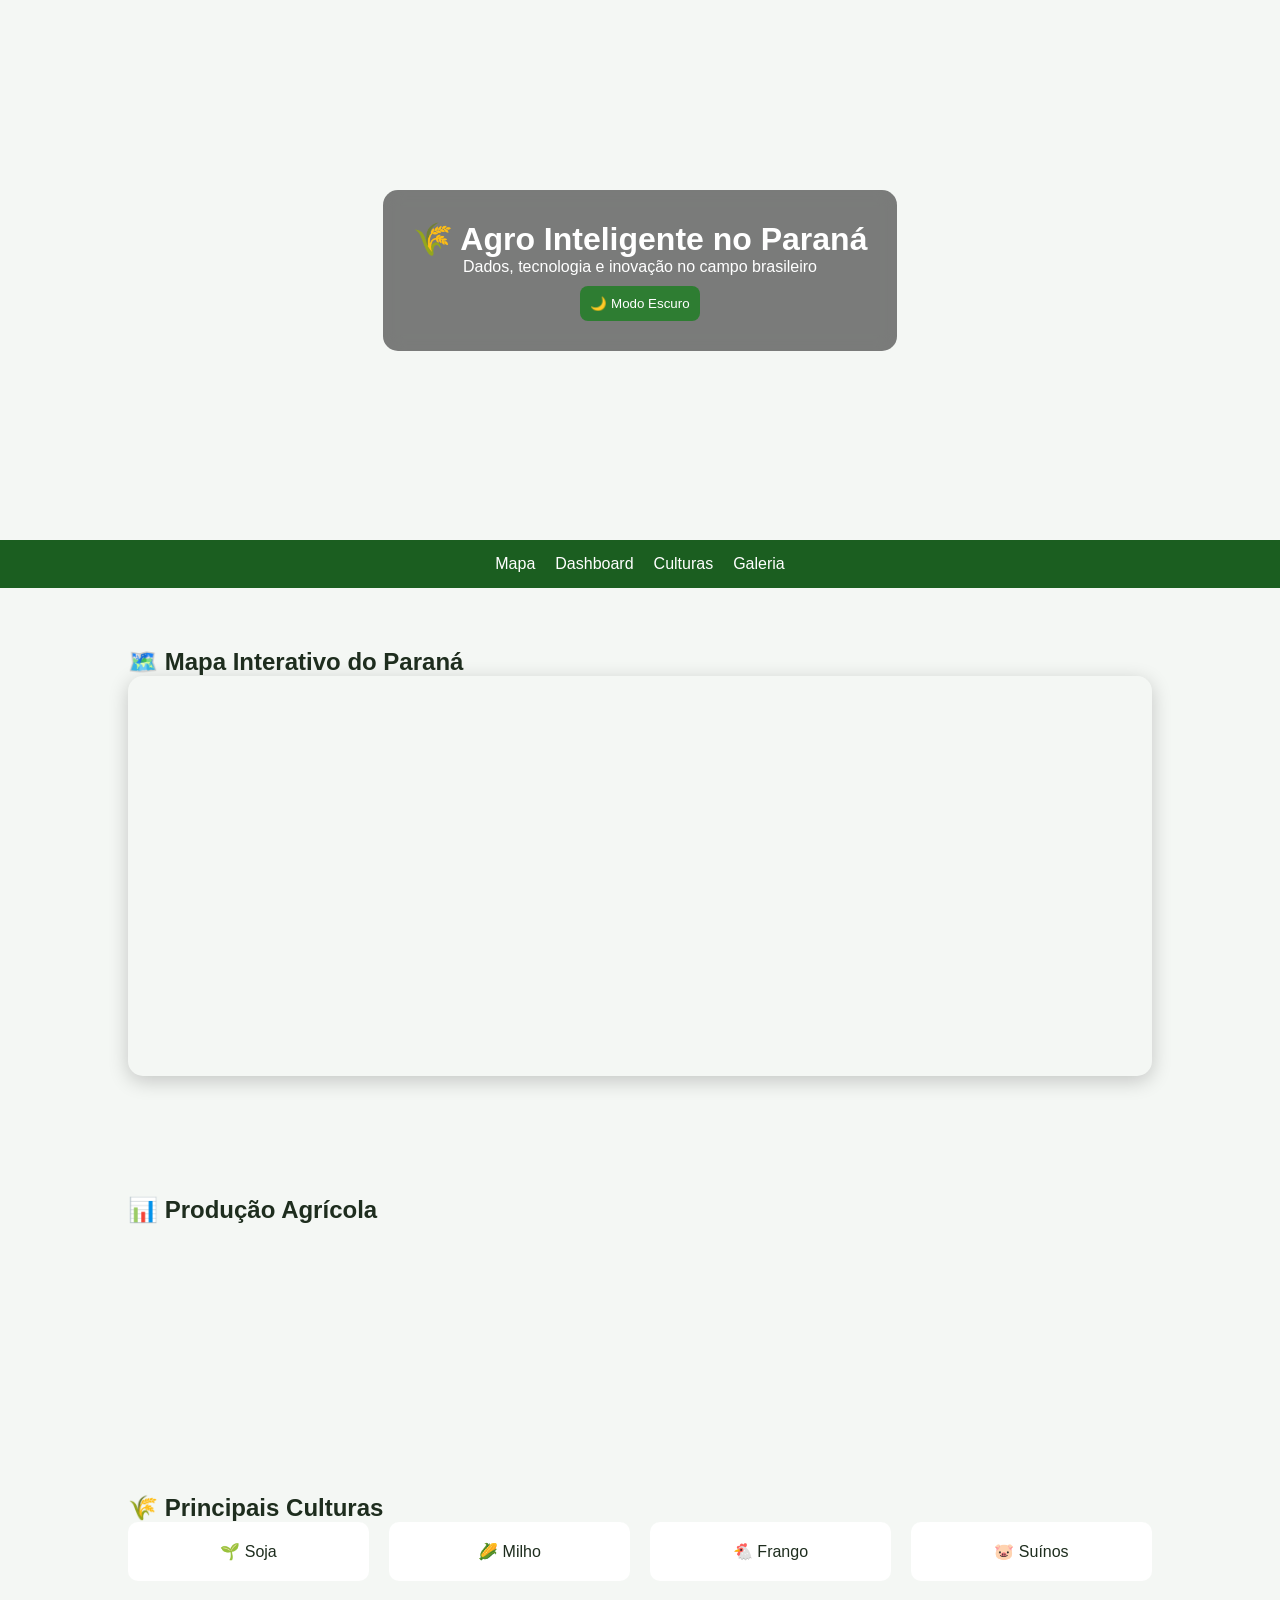
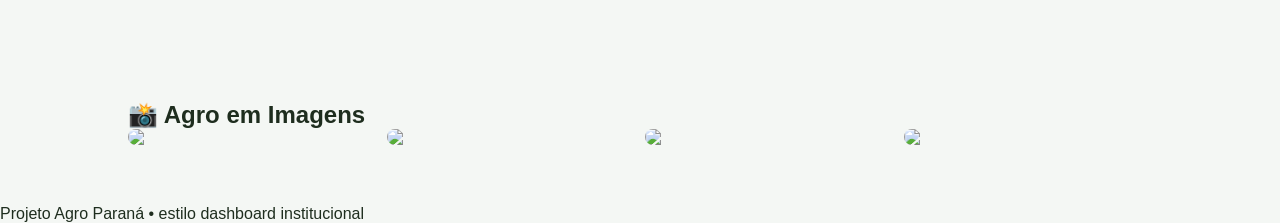
==== index.html @ 48b1e5aa "vshk" ====
<!DOCTYPE html>
<html lang="pt-BR">
<head>
  <meta charset="UTF-8">
  <meta name="viewport" content="width=device-width, initial-scale=1.0">
  <title>Agro Paraná - Dashboard Inteligente</title>

  <link rel="stylesheet" href="style.css">

  <!-- Charts -->
  <script src="https://cdn.jsdelivr.net/npm/chart.js"></script>

  <!-- Leaflet (MAPA) -->
  <link rel="stylesheet" href="https://unpkg.com/leaflet@1.9.4/dist/leaflet.css"/>
  <script src="https://unpkg.com/leaflet@1.9.4/dist/leaflet.js"></script>
</head>

<body>

<header class="hero">
  <div class="glass">
    <h1>🌾 Agro Inteligente no Paraná</h1>
    <p>Dados, tecnologia e inovação no campo brasileiro</p>

    <button onclick="toggleMode()">🌙 Modo Escuro</button>
  </div>
</header>

<nav>
  <a href="#mapa">Mapa</a>
  <a href="#dashboard">Dashboard</a>
  <a href="#culturas">Culturas</a>
  <a href="#galeria">Galeria</a>
</nav>

<!-- MAPA -->
<section id="mapa" class="section">
  <h2>🗺️ Mapa Interativo do Paraná</h2>
  <div id="map"></div>
</section>

<!-- DASHBOARD -->
<section id="dashboard" class="section">
  <h2>📊 Produção Agrícola</h2>

  <div class="charts">
    <canvas id="chart1"></canvas>
    <canvas id="chart2"></canvas>
  </div>
</section>

<!-- CULTURAS -->
<section id="culturas" class="section">
  <h2>🌾 Principais Culturas</h2>

  <div class="cards">
    <div class="card">🌱 Soja</div>
    <div class="card">🌽 Milho</div>
    <div class="card">🐔 Frango</div>
    <div class="card">🐷 Suínos</div>
  </div>
</section>

<!-- GALERIA -->
<section id="galeria" class="section">
  <h2>📸 Agro em Imagens</h2>

  <div class="gallery">
    <img src="https://images.unsplash.com/photo-1500595046743-cd271d694d30">
    <img src="https://images.unsplash.com/photo-1464226184884-fa280b87c399">
    <img src="https://images.unsplash.com/photo-1592982537447-6f2a2b2a4a2a">
    <img src="https://images.unsplash.com/photo-1500382017468-9049fed747ef">
  </div>
</section>

<footer>
  <p>Projeto Agro Paraná • estilo dashboard institucional</p>
</footer>

<script src="script.js"></script>
</body>
</html>
---- style.css ----
* {
  margin: 0;
  padding: 0;
  box-sizing: border-box;
  font-family: Arial;
}

/* MODE LIGHT / DARK */
body {
  background: #f4f7f4;
  color: #1e2d1e;
  transition: 0.3s;
}

.dark {
  background: #0f1410;
  color: #e8f5e9;
}

/* HERO */
.hero {
  height: 60vh;
  background: url("https://images.unsplash.com/photo-1500382017468-9049fed747ef") center/cover;
  display: flex;
  align-items: center;
  justify-content: center;
}

.glass {
  background: rgba(0,0,0,0.5);
  padding: 30px;
  color: white;
  border-radius: 15px;
  text-align: center;
  backdrop-filter: blur(10px);
}

button {
  margin-top: 10px;
  padding: 10px;
  border: none;
  background: #2e7d32;
  color: white;
  border-radius: 8px;
  cursor: pointer;
}

/* NAV */
nav {
  display: flex;
  justify-content: center;
  gap: 20px;
  background: #1b5e20;
  padding: 15px;
  position: sticky;
  top: 0;
}

nav a {
  color: white;
  text-decoration: none;
}

/* SECTIONS */
.section {
  padding: 60px 10%;
}

/* MAPA */
#map {
  height: 400px;
  border-radius: 15px;
  box-shadow: 0 5px 20px rgba(0,0,0,0.2);
}

/* CHARTS */
.charts {
  display: grid;
  grid-template-columns: 1fr 1fr;
  gap: 20px;
}

/* CARDS */
.cards {
  display: grid;
  grid-template-columns: repeat(auto-fit, minmax(150px, 1fr));
  gap: 20px;
}

.card {
  background: white;
  padding: 20px;
  text-align: center;
  border-radius: 10px;
}

/* GALLERY */
.gallery {
  display: grid;
  grid-template-columns: repeat(auto-fit, minmax(200px, 1fr));
  gap: 10px;
}

.gallery img {
  width: 100%;
  border-radius: 10px;
}

/* MOBILE */
@media (max-width: 768px) {
  .charts {
    grid-template-columns: 1fr;
  }
}
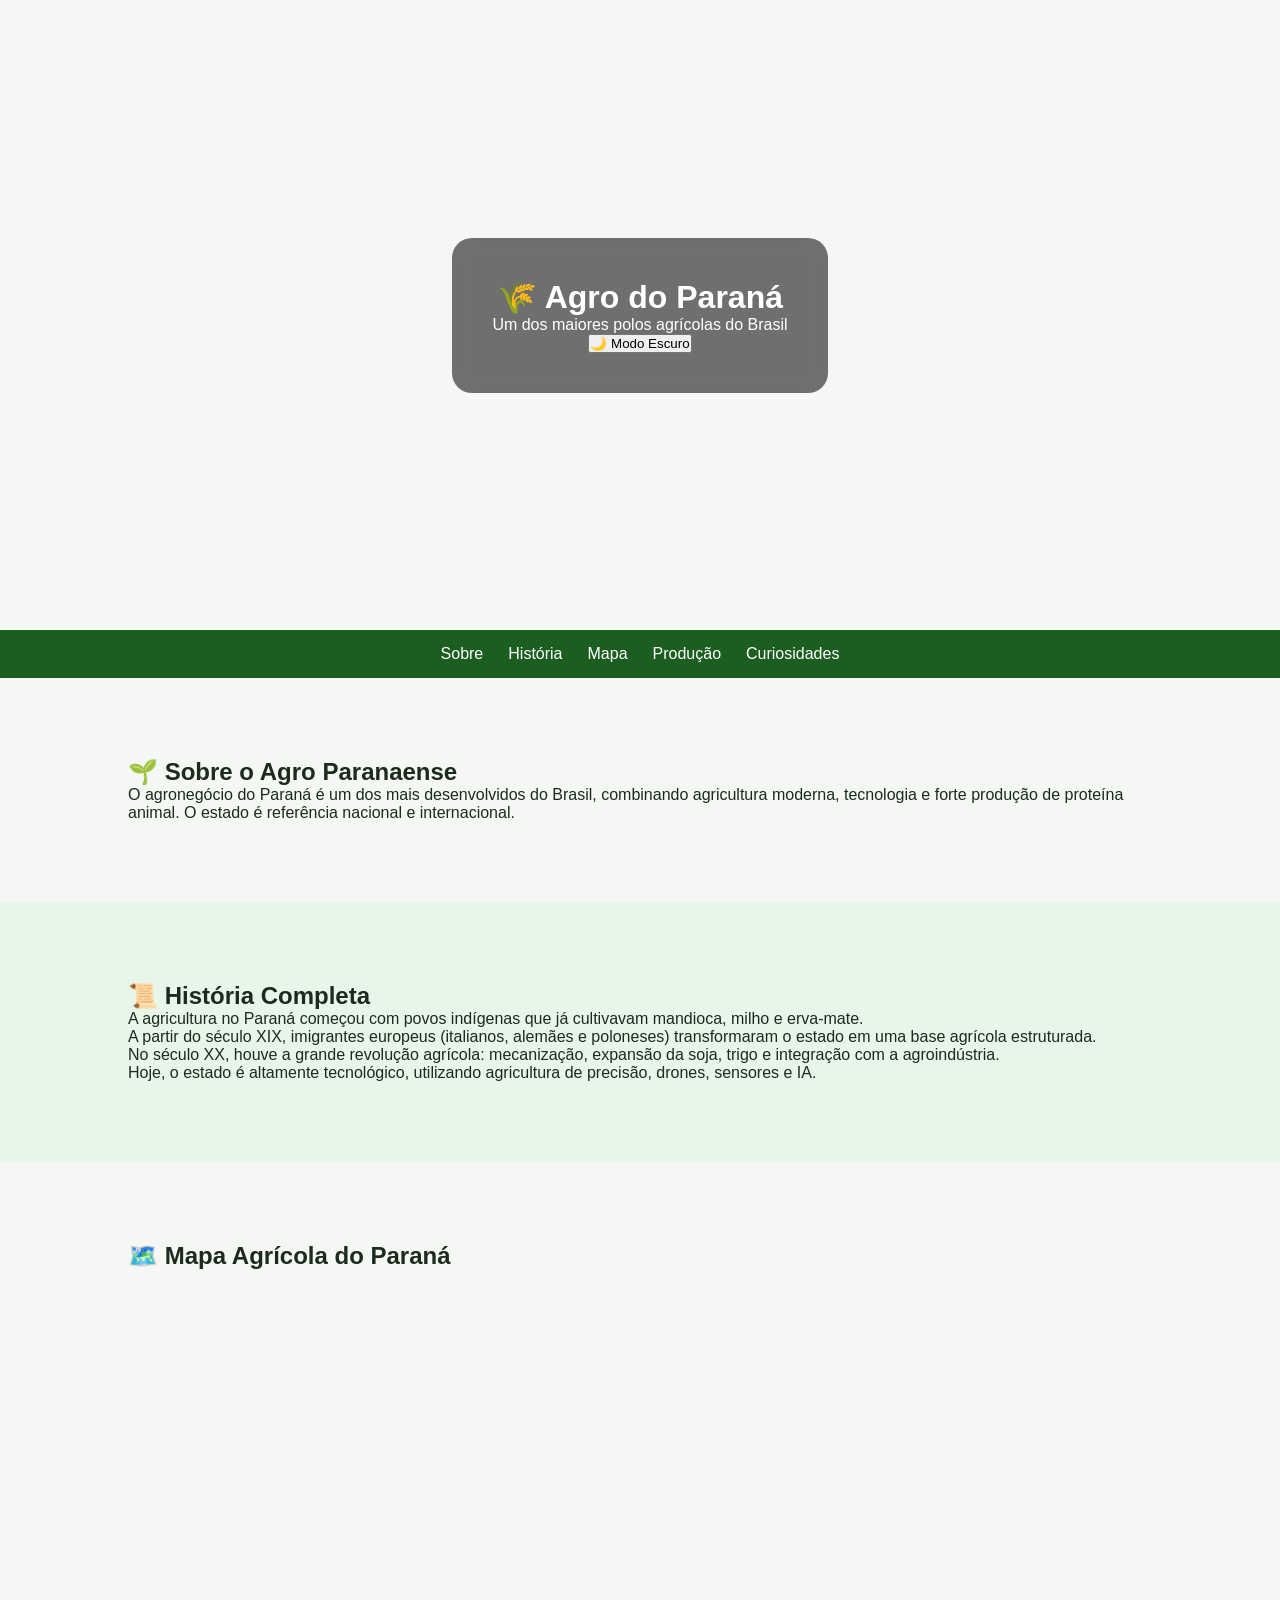
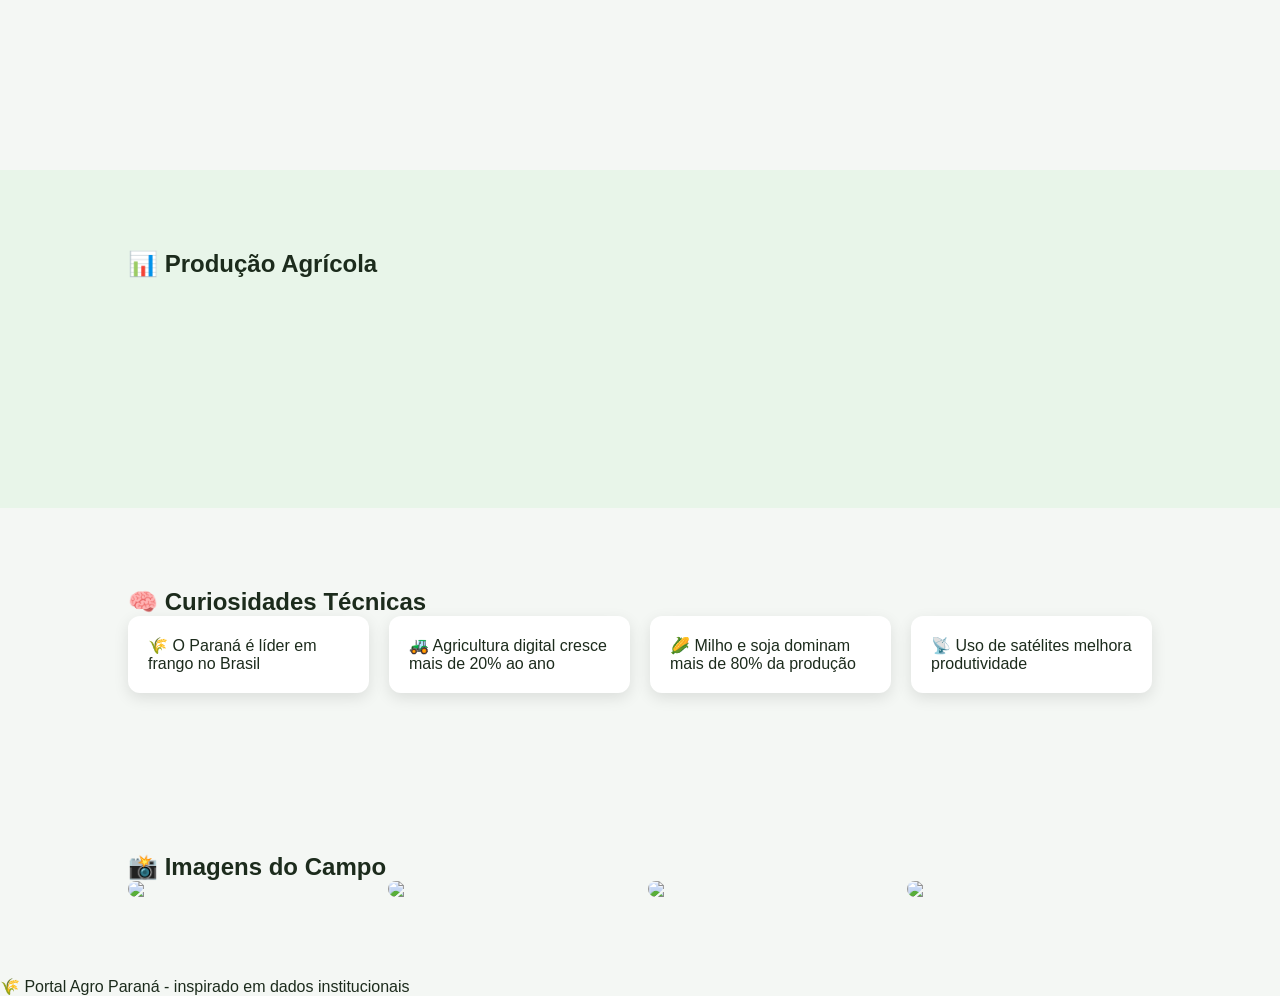
==== commit 11954982: "erwfr" ====
--- a/index.html
+++ b/index.html
@@ -1,80 +1,111 @@
 <!DOCTYPE html>
 <html lang="pt-BR">
 <head>
-  <meta charset="UTF-8">
-  <meta name="viewport" content="width=device-width, initial-scale=1.0">
-  <title>Agro Paraná - Dashboard Inteligente</title>
+<meta charset="UTF-8">
+<meta name="viewport" content="width=device-width, initial-scale=1.0">
 
-  <link rel="stylesheet" href="style.css">
+<title>Agro Paraná - Portal Inteligente</title>
 
-  <!-- Charts -->
-  <script src="https://cdn.jsdelivr.net/npm/chart.js"></script>
+<link rel="stylesheet" href="style.css">
 
-  <!-- Leaflet (MAPA) -->
-  <link rel="stylesheet" href="https://unpkg.com/leaflet@1.9.4/dist/leaflet.css"/>
-  <script src="https://unpkg.com/leaflet@1.9.4/dist/leaflet.js"></script>
+<script src="https://cdn.jsdelivr.net/npm/chart.js"></script>
+
+<link rel="stylesheet" href="https://unpkg.com/leaflet@1.9.4/dist/leaflet.css"/>
+<script src="https://unpkg.com/leaflet@1.9.4/dist/leaflet.js"></script>
 </head>
 
 <body>
 
 <header class="hero">
   <div class="glass">
-    <h1>🌾 Agro Inteligente no Paraná</h1>
-    <p>Dados, tecnologia e inovação no campo brasileiro</p>
-
+    <h1>🌾 Agro do Paraná</h1>
+    <p>Um dos maiores polos agrícolas do Brasil</p>
     <button onclick="toggleMode()">🌙 Modo Escuro</button>
   </div>
 </header>
 
 <nav>
+  <a href="#sobre">Sobre</a>
+  <a href="#historia">História</a>
   <a href="#mapa">Mapa</a>
-  <a href="#dashboard">Dashboard</a>
-  <a href="#culturas">Culturas</a>
-  <a href="#galeria">Galeria</a>
+  <a href="#dashboard">Produção</a>
+  <a href="#curiosidades">Curiosidades</a>
 </nav>
+
+<!-- SOBRE -->
+<section id="sobre" class="section">
+  <h2>🌱 Sobre o Agro Paranaense</h2>
+  <p>
+    O agronegócio do Paraná é um dos mais desenvolvidos do Brasil, combinando agricultura moderna,
+    tecnologia e forte produção de proteína animal. O estado é referência nacional e internacional.
+  </p>
+</section>
+
+<!-- HISTÓRIA -->
+<section id="historia" class="section dark">
+  <h2>📜 História Completa</h2>
+
+  <p>
+    A agricultura no Paraná começou com povos indígenas que já cultivavam mandioca, milho e erva-mate.
+  </p>
+
+  <p>
+    A partir do século XIX, imigrantes europeus (italianos, alemães e poloneses) transformaram o estado
+    em uma base agrícola estruturada.
+  </p>
+
+  <p>
+    No século XX, houve a grande revolução agrícola: mecanização, expansão da soja, trigo e integração com a agroindústria.
+  </p>
+
+  <p>
+    Hoje, o estado é altamente tecnológico, utilizando agricultura de precisão, drones, sensores e IA.
+  </p>
+</section>
 
 <!-- MAPA -->
 <section id="mapa" class="section">
-  <h2>🗺️ Mapa Interativo do Paraná</h2>
+  <h2>🗺️ Mapa Agrícola do Paraná</h2>
   <div id="map"></div>
 </section>
 
 <!-- DASHBOARD -->
-<section id="dashboard" class="section">
+<section id="dashboard" class="section dark">
   <h2>📊 Produção Agrícola</h2>
 
   <div class="charts">
     <canvas id="chart1"></canvas>
     <canvas id="chart2"></canvas>
+    <canvas id="chart3"></canvas>
   </div>
 </section>
 
-<!-- CULTURAS -->
-<section id="culturas" class="section">
-  <h2>🌾 Principais Culturas</h2>
+<!-- CURIOSIDADES -->
+<section id="curiosidades" class="section">
+  <h2>🧠 Curiosidades Técnicas</h2>
 
   <div class="cards">
-    <div class="card">🌱 Soja</div>
-    <div class="card">🌽 Milho</div>
-    <div class="card">🐔 Frango</div>
-    <div class="card">🐷 Suínos</div>
+    <div class="card">🌾 O Paraná é líder em frango no Brasil</div>
+    <div class="card">🚜 Agricultura digital cresce mais de 20% ao ano</div>
+    <div class="card">🌽 Milho e soja dominam mais de 80% da produção</div>
+    <div class="card">📡 Uso de satélites melhora produtividade</div>
   </div>
 </section>
 
 <!-- GALERIA -->
-<section id="galeria" class="section">
-  <h2>📸 Agro em Imagens</h2>
+<section class="section">
+  <h2>📸 Imagens do Campo</h2>
 
   <div class="gallery">
+    <img src="https://images.unsplash.com/photo-1500382017468-9049fed747ef">
+    <img src="https://images.unsplash.com/photo-1464226184884-fa280b87c399">
     <img src="https://images.unsplash.com/photo-1500595046743-cd271d694d30">
-    <img src="https://images.unsplash.com/photo-1464226184884-fa280b87c399">
     <img src="https://images.unsplash.com/photo-1592982537447-6f2a2b2a4a2a">
-    <img src="https://images.unsplash.com/photo-1500382017468-9049fed747ef">
   </div>
 </section>
 
 <footer>
-  <p>Projeto Agro Paraná • estilo dashboard institucional</p>
+  <p>🌾 Portal Agro Paraná - inspirado em dados institucionais</p>
 </footer>
 
 <script src="script.js"></script>
--- a/style.css
+++ b/style.css
@@ -5,21 +5,21 @@
   font-family: Arial;
 }
 
-/* MODE LIGHT / DARK */
 body {
   background: #f4f7f4;
-  color: #1e2d1e;
+  color: #1c2b1c;
   transition: 0.3s;
 }
 
-.dark {
+/* DARK MODE */
+.dark-mode {
   background: #0f1410;
   color: #e8f5e9;
 }
 
 /* HERO */
 .hero {
-  height: 60vh;
+  height: 70vh;
   background: url("https://images.unsplash.com/photo-1500382017468-9049fed747ef") center/cover;
   display: flex;
   align-items: center;
@@ -27,33 +27,23 @@
 }
 
 .glass {
-  background: rgba(0,0,0,0.5);
-  padding: 30px;
+  background: rgba(0,0,0,0.55);
+  padding: 40px;
+  border-radius: 20px;
   color: white;
-  border-radius: 15px;
   text-align: center;
   backdrop-filter: blur(10px);
 }
 
-button {
-  margin-top: 10px;
-  padding: 10px;
-  border: none;
-  background: #2e7d32;
-  color: white;
-  border-radius: 8px;
-  cursor: pointer;
-}
-
 /* NAV */
 nav {
+  position: sticky;
+  top: 0;
+  background: #1b5e20;
   display: flex;
   justify-content: center;
-  gap: 20px;
-  background: #1b5e20;
+  gap: 25px;
   padding: 15px;
-  position: sticky;
-  top: 0;
 }
 
 nav a {
@@ -63,51 +53,59 @@
 
 /* SECTIONS */
 .section {
-  padding: 60px 10%;
+  padding: 80px 10%;
+}
+
+.dark {
+  background: #e8f5e9;
 }
 
 /* MAPA */
 #map {
-  height: 400px;
+  height: 420px;
   border-radius: 15px;
-  box-shadow: 0 5px 20px rgba(0,0,0,0.2);
 }
 
 /* CHARTS */
 .charts {
   display: grid;
-  grid-template-columns: 1fr 1fr;
+  grid-template-columns: repeat(3, 1fr);
   gap: 20px;
 }
 
 /* CARDS */
 .cards {
   display: grid;
-  grid-template-columns: repeat(auto-fit, minmax(150px, 1fr));
+  grid-template-columns: repeat(auto-fit, minmax(220px, 1fr));
   gap: 20px;
 }
 
 .card {
   background: white;
   padding: 20px;
-  text-align: center;
-  border-radius: 10px;
+  border-radius: 12px;
+  box-shadow: 0 5px 15px rgba(0,0,0,0.1);
+  transition: 0.3s;
+}
+
+.card:hover {
+  transform: translateY(-5px);
 }
 
 /* GALLERY */
 .gallery {
   display: grid;
-  grid-template-columns: repeat(auto-fit, minmax(200px, 1fr));
-  gap: 10px;
+  grid-template-columns: repeat(auto-fit, minmax(220px, 1fr));
+  gap: 15px;
 }
 
 .gallery img {
   width: 100%;
-  border-radius: 10px;
+  border-radius: 12px;
 }
 
 /* MOBILE */
-@media (max-width: 768px) {
+@media(max-width: 768px) {
   .charts {
     grid-template-columns: 1fr;
   }
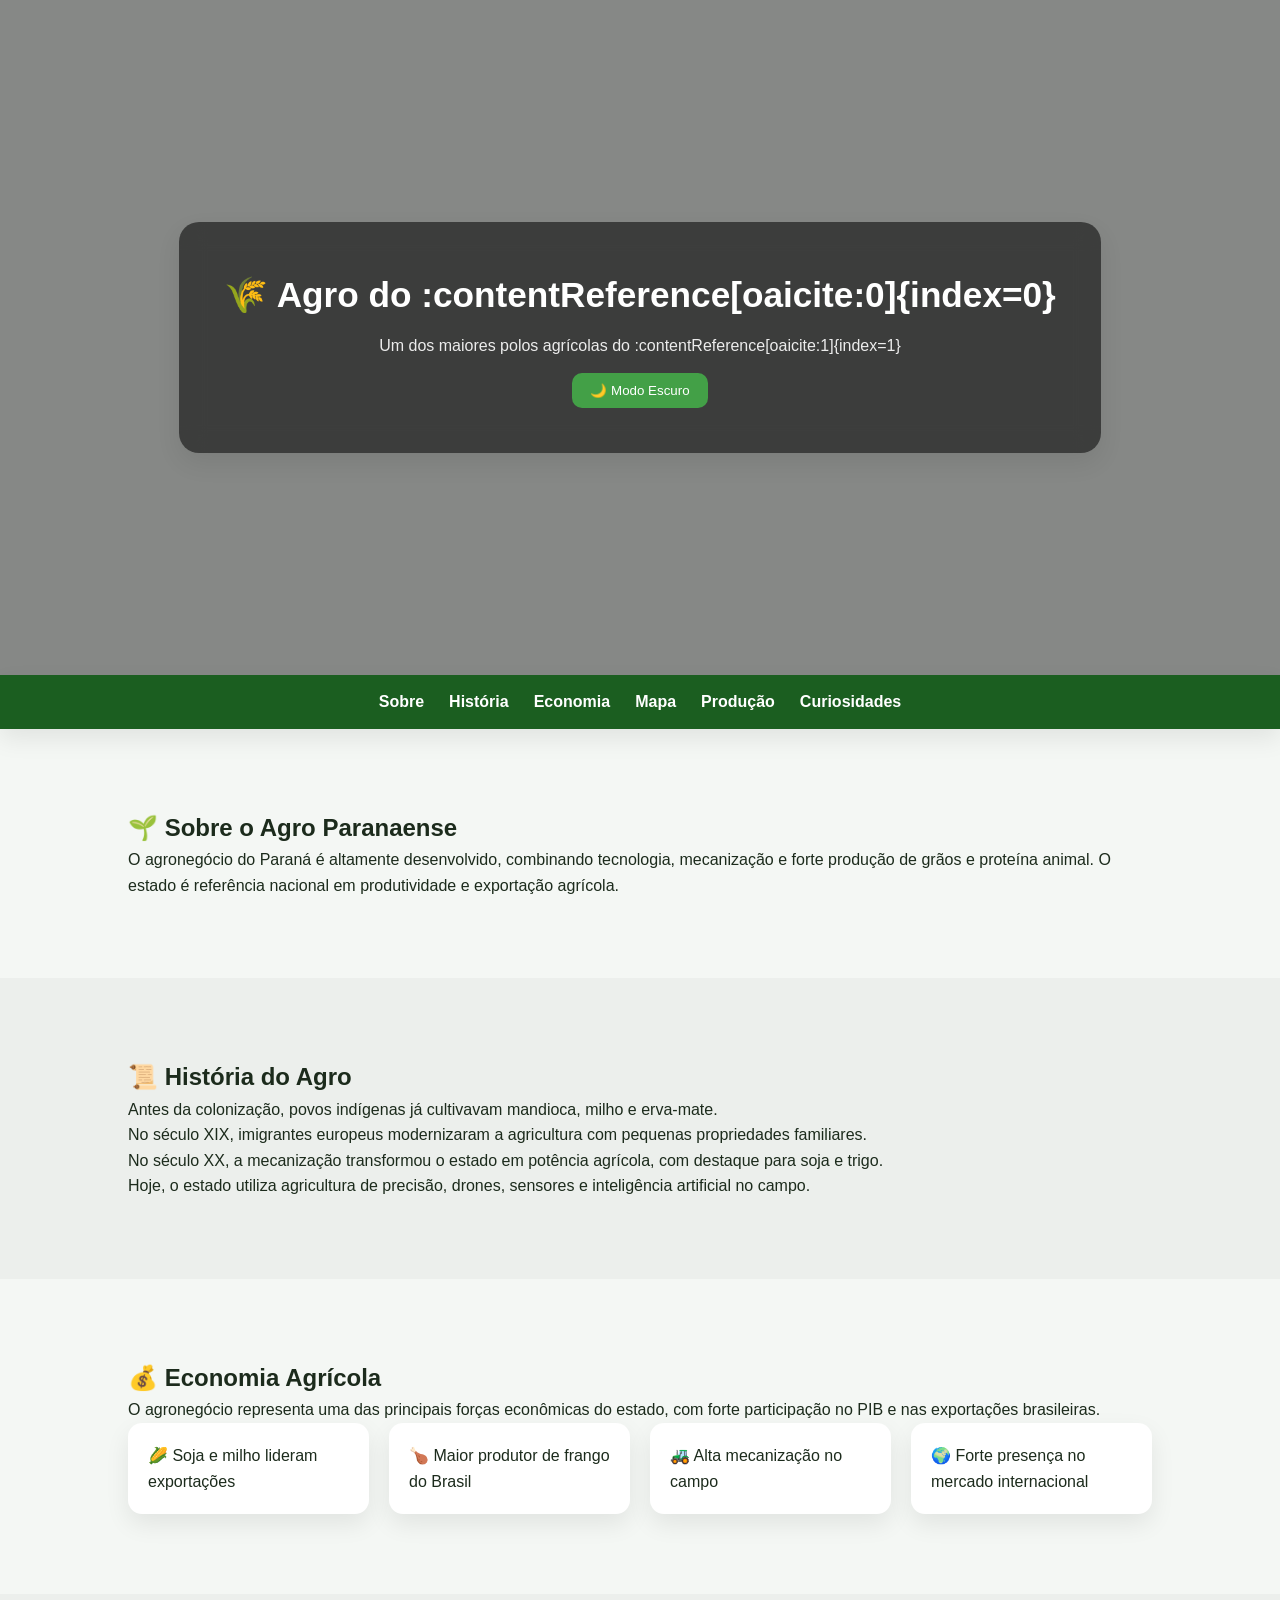
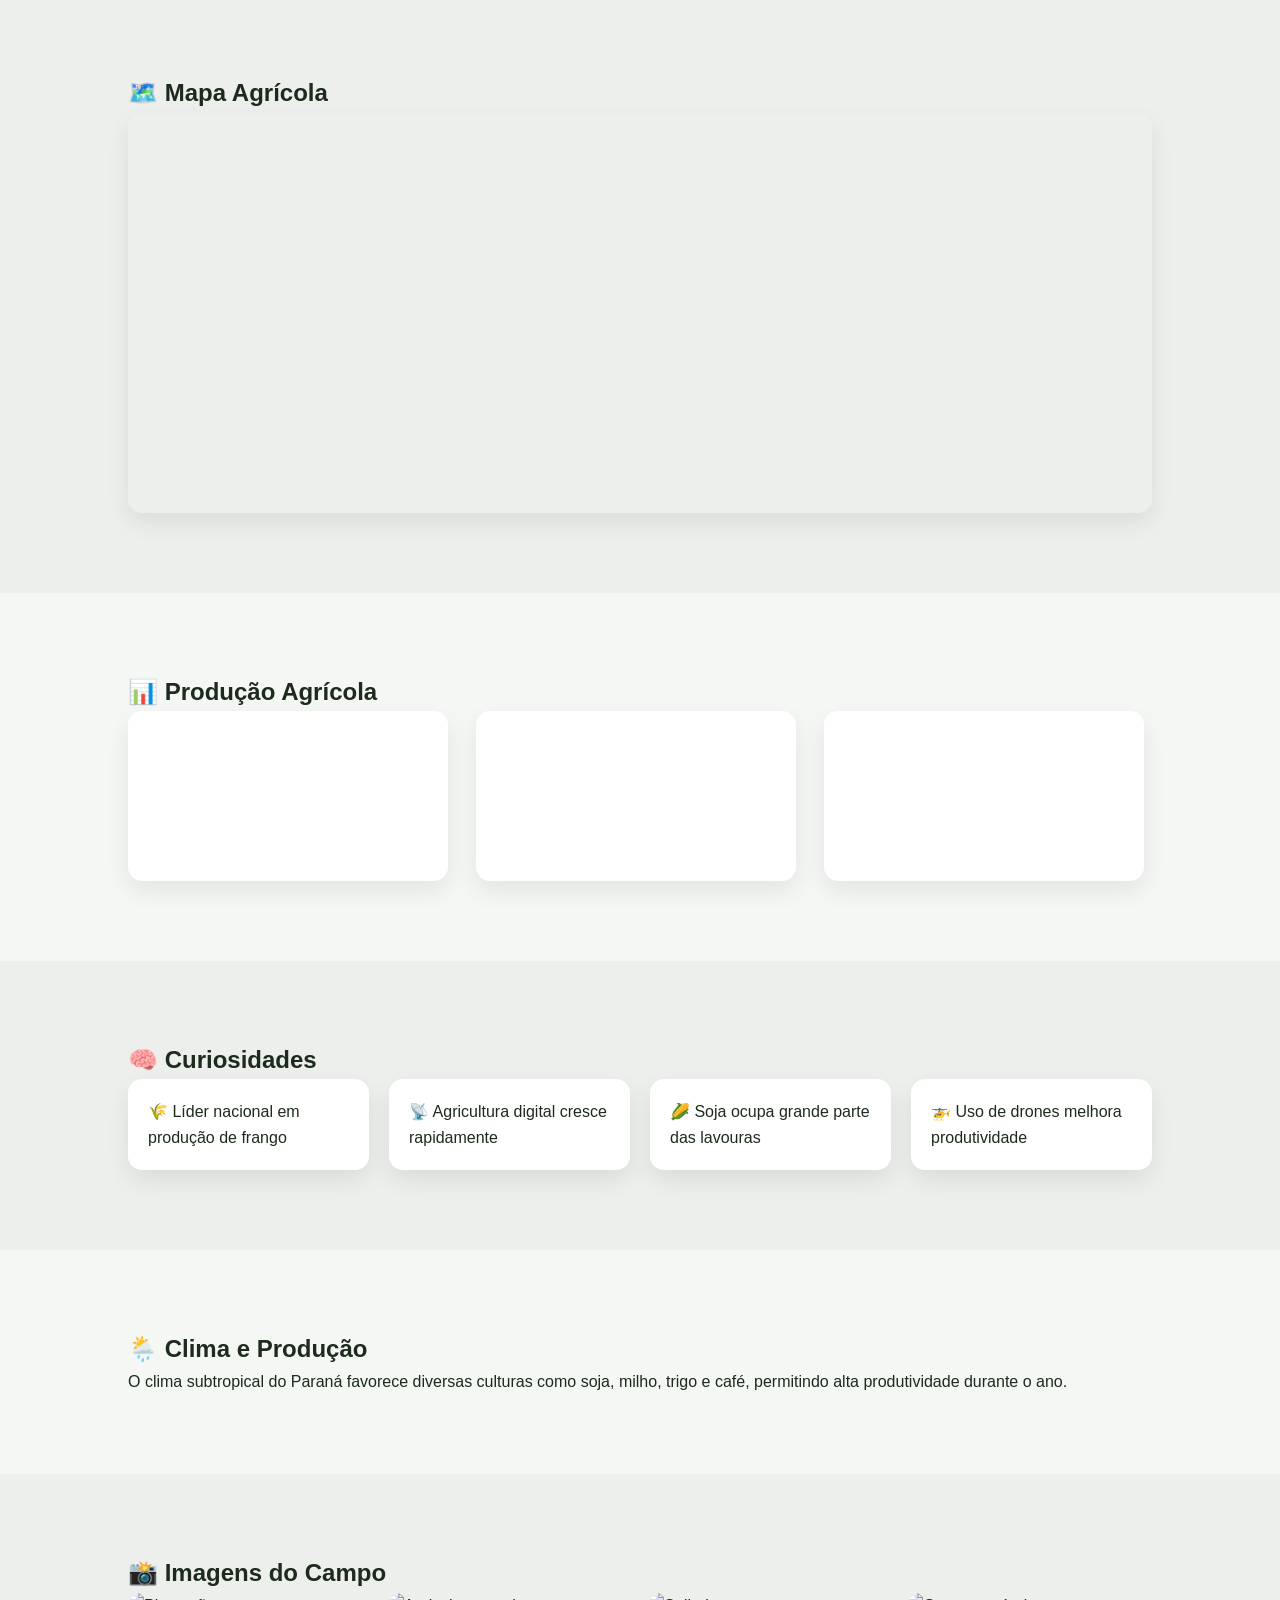
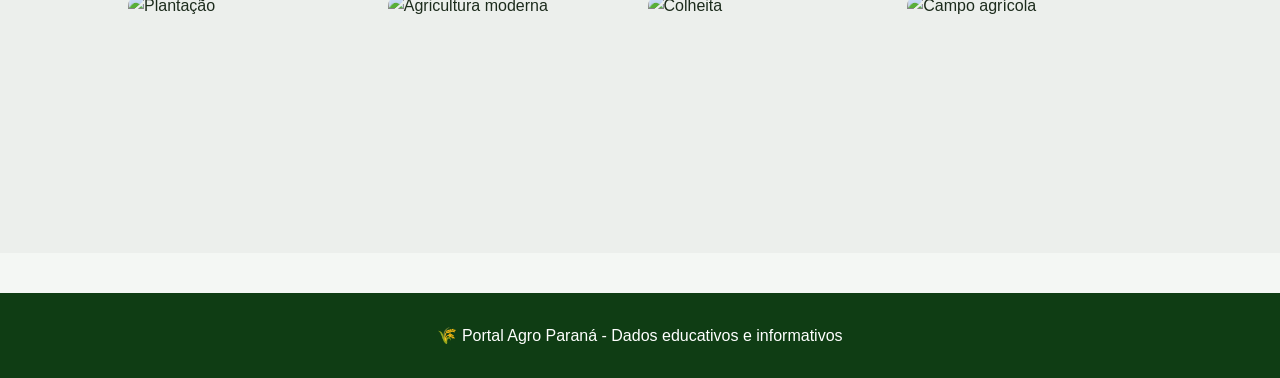
==== commit d7b9fed6: "fsdd" ====
--- a/index.html
+++ b/index.html
@@ -5,11 +5,17 @@
 <meta name="viewport" content="width=device-width, initial-scale=1.0">
 
 <title>Agro Paraná - Portal Inteligente</title>
+<meta name="description" content="Portal completo sobre o agronegócio do Paraná: produção, tecnologia, história e dados agrícolas atualizados.">
+<meta name="author" content="Agro Paraná">
+
+<!-- Open Graph -->
+<meta property="og:title" content="Agro Paraná - Portal Inteligente">
+<meta property="og:description" content="Informações completas sobre o agronegócio do Paraná.">
+<meta property="og:type" content="website">
 
 <link rel="stylesheet" href="style.css">
 
 <script src="https://cdn.jsdelivr.net/npm/chart.js"></script>
-
 <link rel="stylesheet" href="https://unpkg.com/leaflet@1.9.4/dist/leaflet.css"/>
 <script src="https://unpkg.com/leaflet@1.9.4/dist/leaflet.js"></script>
 </head>
@@ -18,8 +24,8 @@
 
 <header class="hero">
   <div class="glass">
-    <h1>🌾 Agro do Paraná</h1>
-    <p>Um dos maiores polos agrícolas do Brasil</p>
+    <h1>🌾 Agro do :contentReference[oaicite:0]{index=0}</h1>
+    <p>Um dos maiores polos agrícolas do :contentReference[oaicite:1]{index=1}</p>
     <button onclick="toggleMode()">🌙 Modo Escuro</button>
   </div>
 </header>
@@ -27,6 +33,7 @@
 <nav>
   <a href="#sobre">Sobre</a>
   <a href="#historia">História</a>
+  <a href="#economia">Economia</a>
   <a href="#mapa">Mapa</a>
   <a href="#dashboard">Produção</a>
   <a href="#curiosidades">Curiosidades</a>
@@ -36,41 +43,44 @@
 <section id="sobre" class="section">
   <h2>🌱 Sobre o Agro Paranaense</h2>
   <p>
-    O agronegócio do Paraná é um dos mais desenvolvidos do Brasil, combinando agricultura moderna,
-    tecnologia e forte produção de proteína animal. O estado é referência nacional e internacional.
+    O agronegócio do Paraná é altamente desenvolvido, combinando tecnologia, mecanização e forte produção de grãos e proteína animal.
+    O estado é referência nacional em produtividade e exportação agrícola.
   </p>
 </section>
 
 <!-- HISTÓRIA -->
 <section id="historia" class="section dark">
-  <h2>📜 História Completa</h2>
+  <h2>📜 História do Agro</h2>
 
+  <p>Antes da colonização, povos indígenas já cultivavam mandioca, milho e erva-mate.</p>
+  <p>No século XIX, imigrantes europeus modernizaram a agricultura com pequenas propriedades familiares.</p>
+  <p>No século XX, a mecanização transformou o estado em potência agrícola, com destaque para soja e trigo.</p>
+  <p>Hoje, o estado utiliza agricultura de precisão, drones, sensores e inteligência artificial no campo.</p>
+</section>
+
+<!-- ECONOMIA -->
+<section id="economia" class="section">
+  <h2>💰 Economia Agrícola</h2>
   <p>
-    A agricultura no Paraná começou com povos indígenas que já cultivavam mandioca, milho e erva-mate.
+    O agronegócio representa uma das principais forças econômicas do estado, com forte participação no PIB e nas exportações brasileiras.
   </p>
 
-  <p>
-    A partir do século XIX, imigrantes europeus (italianos, alemães e poloneses) transformaram o estado
-    em uma base agrícola estruturada.
-  </p>
-
-  <p>
-    No século XX, houve a grande revolução agrícola: mecanização, expansão da soja, trigo e integração com a agroindústria.
-  </p>
-
-  <p>
-    Hoje, o estado é altamente tecnológico, utilizando agricultura de precisão, drones, sensores e IA.
-  </p>
+  <div class="cards">
+    <div class="card">🌽 Soja e milho lideram exportações</div>
+    <div class="card">🍗 Maior produtor de frango do Brasil</div>
+    <div class="card">🚜 Alta mecanização no campo</div>
+    <div class="card">🌍 Forte presença no mercado internacional</div>
+  </div>
 </section>
 
 <!-- MAPA -->
-<section id="mapa" class="section">
-  <h2>🗺️ Mapa Agrícola do Paraná</h2>
-  <div id="map"></div>
+<section id="mapa" class="section dark">
+  <h2>🗺️ Mapa Agrícola</h2>
+  <div id="map" style="height: 400px;"></div>
 </section>
 
 <!-- DASHBOARD -->
-<section id="dashboard" class="section dark">
+<section id="dashboard" class="section">
   <h2>📊 Produção Agrícola</h2>
 
   <div class="charts">
@@ -81,31 +91,40 @@
 </section>
 
 <!-- CURIOSIDADES -->
-<section id="curiosidades" class="section">
-  <h2>🧠 Curiosidades Técnicas</h2>
+<section id="curiosidades" class="section dark">
+  <h2>🧠 Curiosidades</h2>
 
   <div class="cards">
-    <div class="card">🌾 O Paraná é líder em frango no Brasil</div>
-    <div class="card">🚜 Agricultura digital cresce mais de 20% ao ano</div>
-    <div class="card">🌽 Milho e soja dominam mais de 80% da produção</div>
-    <div class="card">📡 Uso de satélites melhora produtividade</div>
+    <div class="card">🌾 Líder nacional em produção de frango</div>
+    <div class="card">📡 Agricultura digital cresce rapidamente</div>
+    <div class="card">🌽 Soja ocupa grande parte das lavouras</div>
+    <div class="card">🚁 Uso de drones melhora produtividade</div>
   </div>
 </section>
 
+<!-- CLIMA -->
+<section class="section">
+  <h2>🌦️ Clima e Produção</h2>
+  <p>
+    O clima subtropical do Paraná favorece diversas culturas como soja, milho, trigo e café,
+    permitindo alta produtividade durante o ano.
+  </p>
+</section>
+
 <!-- GALERIA -->
-<section class="section">
+<section class="section dark">
   <h2>📸 Imagens do Campo</h2>
 
   <div class="gallery">
-    <img src="https://images.unsplash.com/photo-1500382017468-9049fed747ef">
-    <img src="https://images.unsplash.com/photo-1464226184884-fa280b87c399">
-    <img src="https://images.unsplash.com/photo-1500595046743-cd271d694d30">
-    <img src="https://images.unsplash.com/photo-1592982537447-6f2a2b2a4a2a">
+    <img loading="lazy" src="https://images.unsplash.com/photo-1500382017468-9049fed747ef" alt="Plantação">
+    <img loading="lazy" src="https://images.unsplash.com/photo-1464226184884-fa280b87c399" alt="Agricultura moderna">
+    <img loading="lazy" src="https://images.unsplash.com/photo-1500595046743-cd271d694d30" alt="Colheita">
+    <img loading="lazy" src="https://images.unsplash.com/photo-1592982537447-6f2a2b2a4a2a" alt="Campo agrícola">
   </div>
 </section>
 
 <footer>
-  <p>🌾 Portal Agro Paraná - inspirado em dados institucionais</p>
+  <p>🌾 Portal Agro Paraná - Dados educativos e informativos</p>
 </footer>
 
 <script src="script.js"></script>
--- a/style.css
+++ b/style.css
@@ -1,69 +1,131 @@
+/* RESET */
 * {
   margin: 0;
   padding: 0;
   box-sizing: border-box;
-  font-family: Arial;
-}
-
-body {
-  background: #f4f7f4;
-  color: #1c2b1c;
-  transition: 0.3s;
+  font-family: "Arial", sans-serif;
+}
+
+:root {
+  --green: #1b5e20;
+  --green-dark: #0f3d14;
+  --bg: #f4f7f4;
+  --text: #1c2b1c;
+  --card: #ffffff;
+  --shadow: 0 10px 25px rgba(0,0,0,0.08);
+  --radius: 14px;
+  --transition: 0.3s ease;
 }
 
 /* DARK MODE */
 .dark-mode {
-  background: #0f1410;
-  color: #e8f5e9;
+  --bg: #0f1410;
+  --text: #e8f5e9;
+  --card: #162018;
+  --shadow: 0 10px 25px rgba(0,0,0,0.4);
+}
+
+body {
+  background: var(--bg);
+  color: var(--text);
+  transition: var(--transition);
+  line-height: 1.6;
 }
 
 /* HERO */
 .hero {
-  height: 70vh;
-  background: url("https://images.unsplash.com/photo-1500382017468-9049fed747ef") center/cover;
+  height: 75vh;
+  background: url("https://images.unsplash.com/photo-1500382017468-9049fed747ef") center/cover no-repeat;
   display: flex;
   align-items: center;
   justify-content: center;
+  position: relative;
+}
+
+.hero::after {
+  content: "";
+  position: absolute;
+  inset: 0;
+  background: rgba(0,0,0,0.45);
 }
 
 .glass {
+  position: relative;
+  z-index: 1;
   background: rgba(0,0,0,0.55);
-  padding: 40px;
+  padding: 45px;
   border-radius: 20px;
   color: white;
   text-align: center;
-  backdrop-filter: blur(10px);
+  backdrop-filter: blur(12px);
+  box-shadow: var(--shadow);
+}
+
+.glass h1 {
+  font-size: 2.2rem;
+  margin-bottom: 10px;
+}
+
+.glass p {
+  opacity: 0.9;
+}
+
+/* BOTÃO */
+button {
+  margin-top: 15px;
+  padding: 10px 18px;
+  border: none;
+  border-radius: 10px;
+  cursor: pointer;
+  background: #43a047;
+  color: white;
+  transition: var(--transition);
+}
+
+button:hover {
+  background: #2e7d32;
+  transform: scale(1.05);
 }
 
 /* NAV */
 nav {
   position: sticky;
   top: 0;
-  background: #1b5e20;
+  z-index: 1000;
+  background: var(--green);
   display: flex;
   justify-content: center;
   gap: 25px;
-  padding: 15px;
+  padding: 14px;
+  box-shadow: var(--shadow);
 }
 
 nav a {
   color: white;
   text-decoration: none;
+  font-weight: bold;
+  transition: var(--transition);
+}
+
+nav a:hover {
+  opacity: 0.8;
 }
 
 /* SECTIONS */
 .section {
   padding: 80px 10%;
+  animation: fadeIn 0.6s ease-in-out;
 }
 
 .dark {
-  background: #e8f5e9;
+  background: rgba(0,0,0,0.03);
 }
 
 /* MAPA */
 #map {
   height: 420px;
-  border-radius: 15px;
+  border-radius: var(--radius);
+  box-shadow: var(--shadow);
 }
 
 /* CHARTS */
@@ -73,6 +135,13 @@
   gap: 20px;
 }
 
+canvas {
+  background: var(--card);
+  padding: 10px;
+  border-radius: var(--radius);
+  box-shadow: var(--shadow);
+}
+
 /* CARDS */
 .cards {
   display: grid;
@@ -81,15 +150,15 @@
 }
 
 .card {
-  background: white;
+  background: var(--card);
   padding: 20px;
-  border-radius: 12px;
-  box-shadow: 0 5px 15px rgba(0,0,0,0.1);
-  transition: 0.3s;
+  border-radius: var(--radius);
+  box-shadow: var(--shadow);
+  transition: var(--transition);
 }
 
 .card:hover {
-  transform: translateY(-5px);
+  transform: translateY(-6px);
 }
 
 /* GALLERY */
@@ -101,12 +170,49 @@
 
 .gallery img {
   width: 100%;
-  border-radius: 12px;
+  height: 180px;
+  object-fit: cover;
+  border-radius: var(--radius);
+  transition: var(--transition);
+}
+
+.gallery img:hover {
+  transform: scale(1.05);
+}
+
+/* FOOTER */
+footer {
+  text-align: center;
+  padding: 30px;
+  background: var(--green-dark);
+  color: white;
+  margin-top: 40px;
+}
+
+/* ANIMAÇÃO */
+@keyframes fadeIn {
+  from {
+    opacity: 0;
+    transform: translateY(10px);
+  }
+  to {
+    opacity: 1;
+    transform: translateY(0);
+  }
 }
 
 /* MOBILE */
-@media(max-width: 768px) {
+@media (max-width: 768px) {
   .charts {
     grid-template-columns: 1fr;
   }
+
+  nav {
+    flex-wrap: wrap;
+    gap: 12px;
+  }
+
+  .glass h1 {
+    font-size: 1.6rem;
+  }
 }
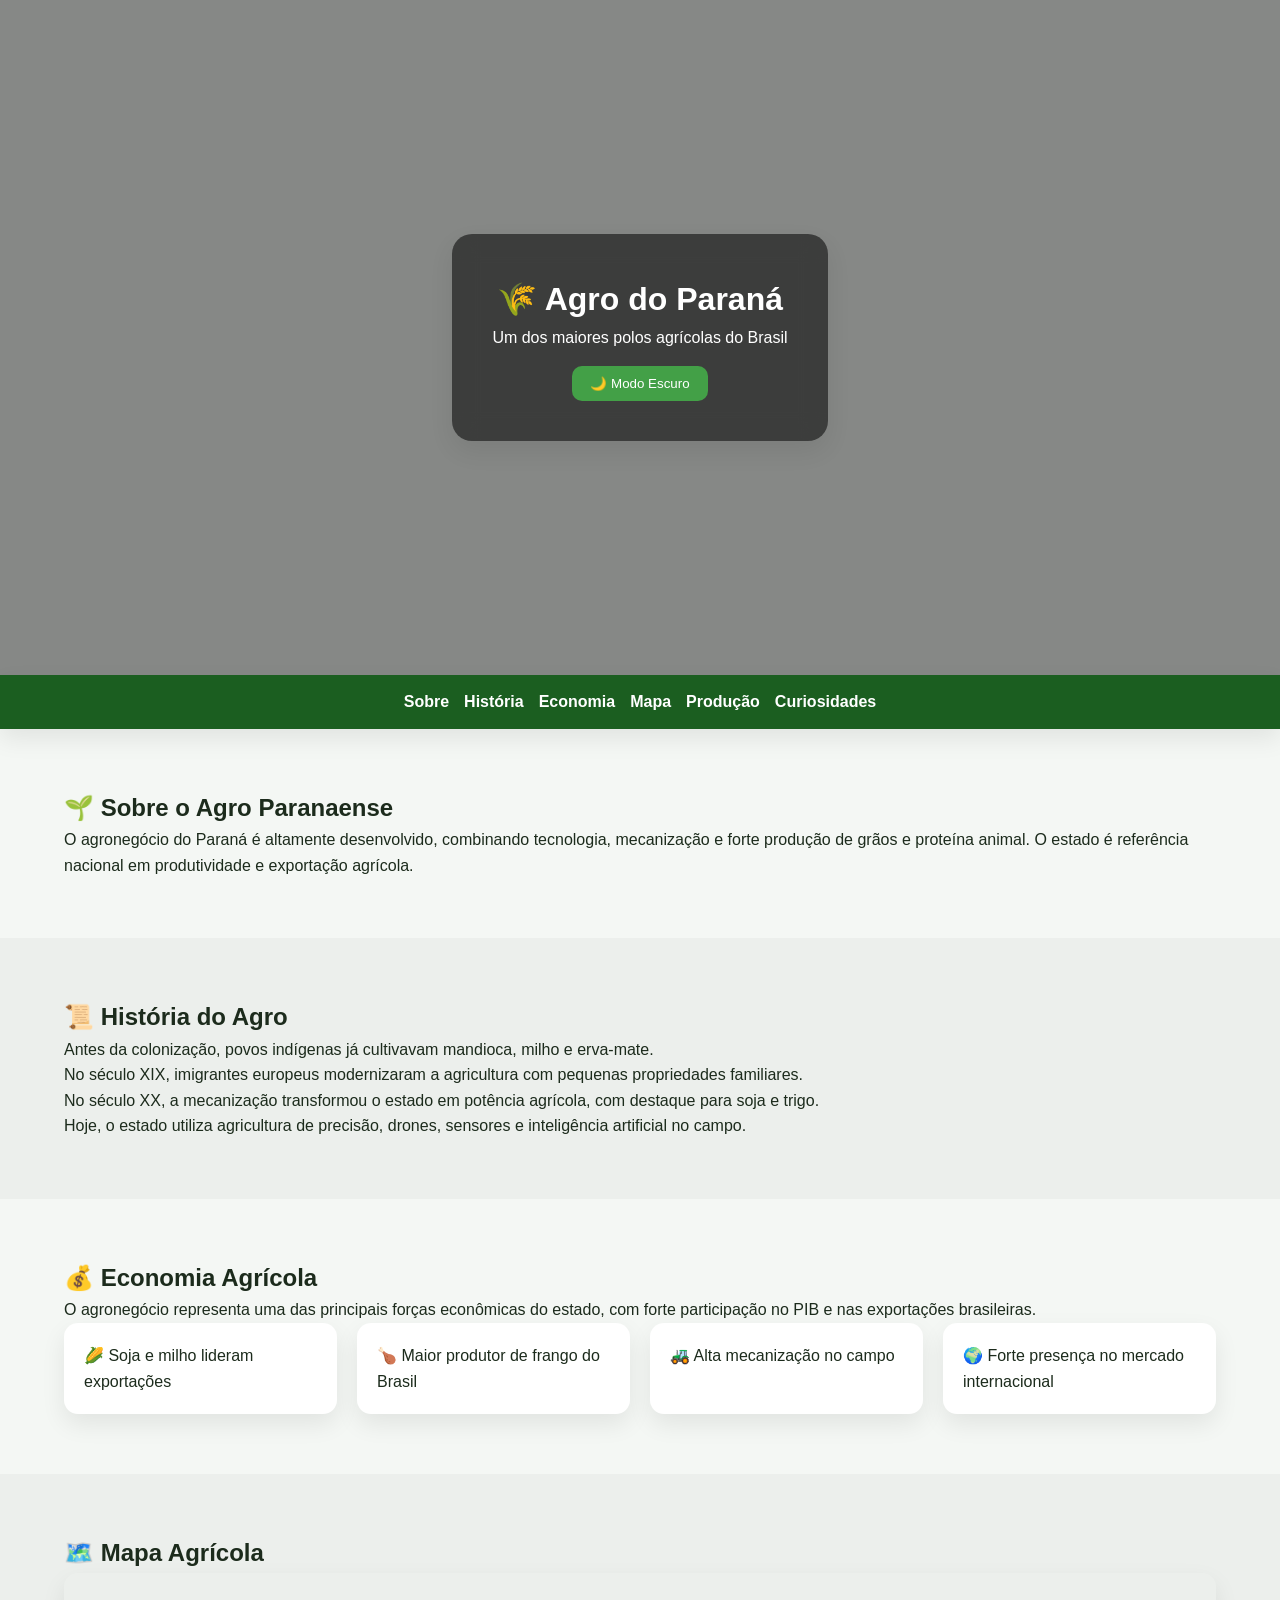
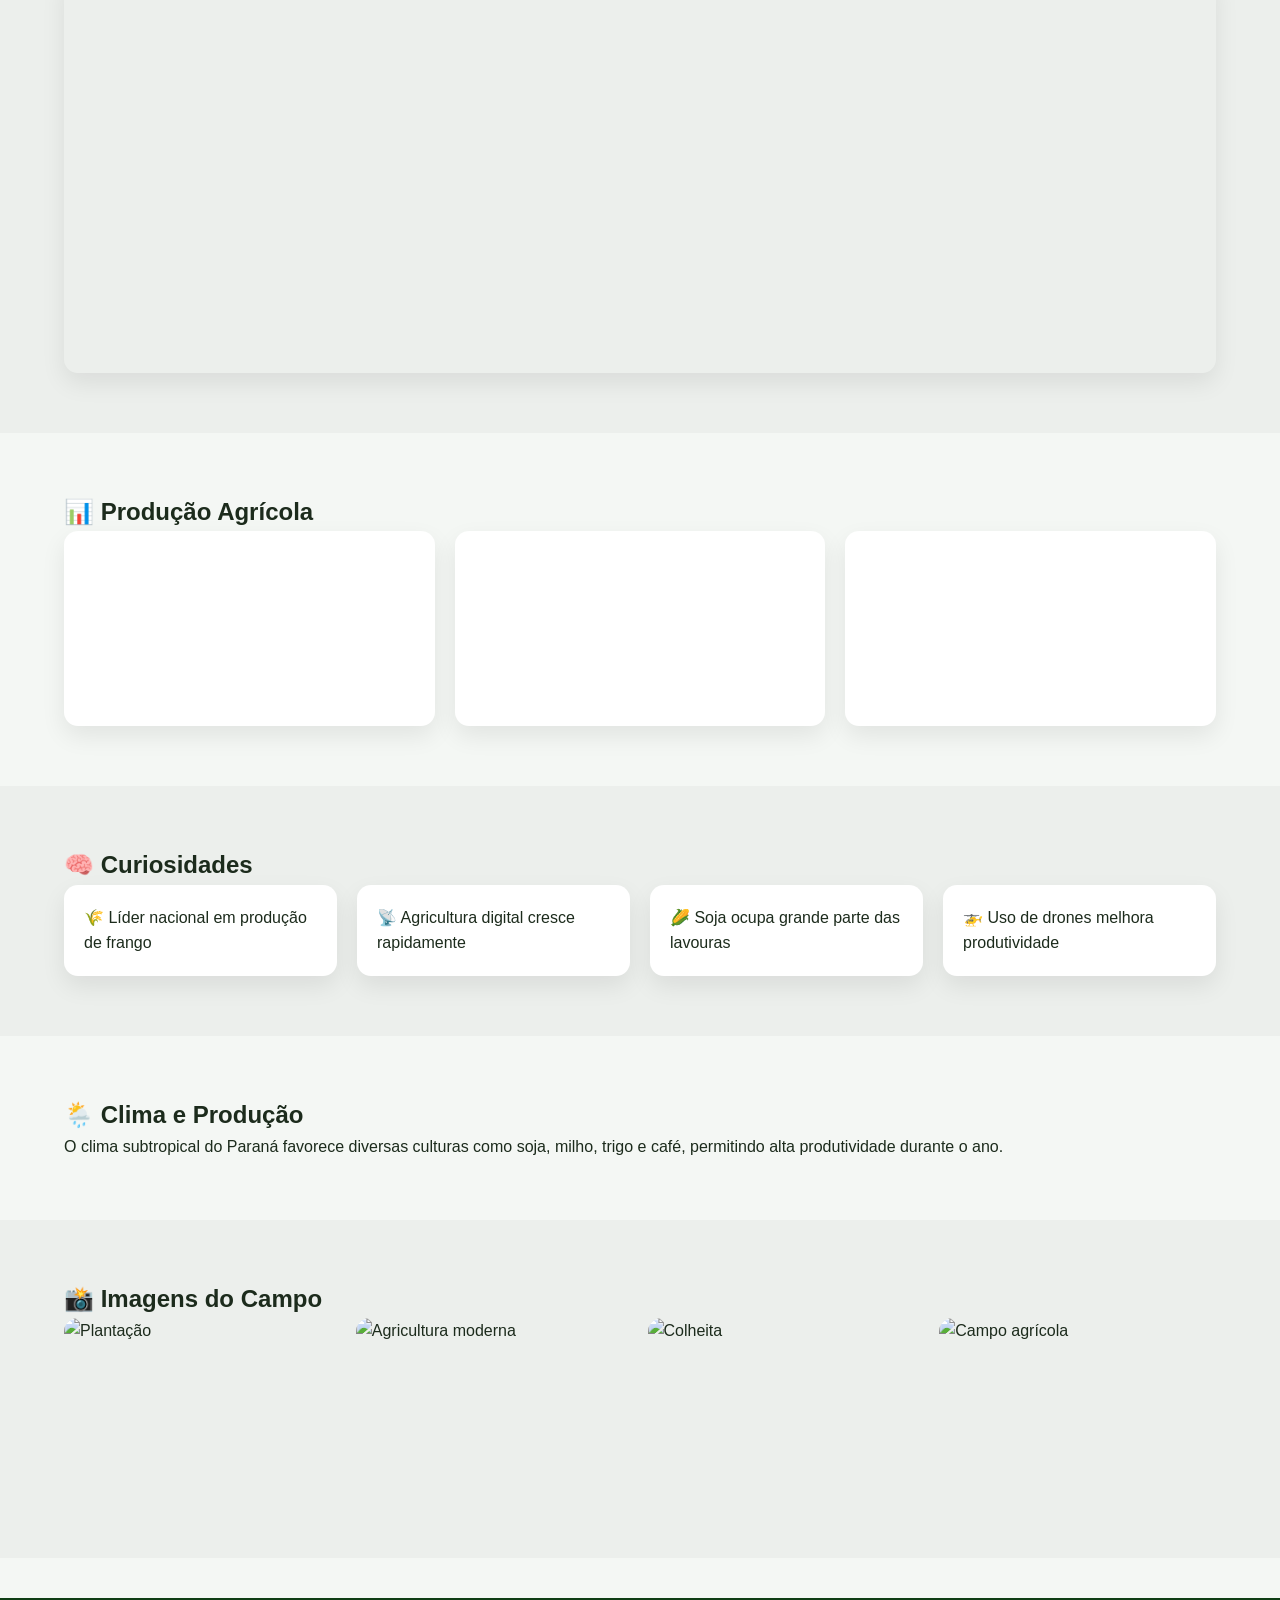
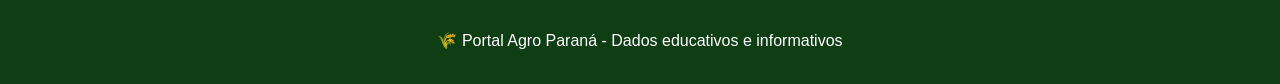
==== commit 3bc3df2e: "gtrer" ====
--- a/index.html
+++ b/index.html
@@ -24,8 +24,8 @@
 
 <header class="hero">
   <div class="glass">
-    <h1>🌾 Agro do :contentReference[oaicite:0]{index=0}</h1>
-    <p>Um dos maiores polos agrícolas do :contentReference[oaicite:1]{index=1}</p>
+    <h1>🌾 Agro do Paraná</h1>
+    <p>Um dos maiores polos agrícolas do Brasil</p>
     <button onclick="toggleMode()">🌙 Modo Escuro</button>
   </div>
 </header>
--- a/style.css
+++ b/style.css
@@ -1,9 +1,14 @@
-/* RESET */
+/* RESET MAIS SEGURO */
 * {
   margin: 0;
   padding: 0;
   box-sizing: border-box;
   font-family: "Arial", sans-serif;
+}
+
+html, body {
+  width: 100%;
+  overflow-x: hidden; /* 🔥 resolve “margem fantasma” lateral */
 }
 
 :root {
@@ -40,6 +45,7 @@
   align-items: center;
   justify-content: center;
   position: relative;
+  text-align: center;
 }
 
 .hero::after {
@@ -53,21 +59,13 @@
   position: relative;
   z-index: 1;
   background: rgba(0,0,0,0.55);
-  padding: 45px;
+  padding: 40px;
   border-radius: 20px;
   color: white;
   text-align: center;
   backdrop-filter: blur(12px);
   box-shadow: var(--shadow);
-}
-
-.glass h1 {
-  font-size: 2.2rem;
-  margin-bottom: 10px;
-}
-
-.glass p {
-  opacity: 0.9;
+  max-width: 90%;
 }
 
 /* BOTÃO */
@@ -95,7 +93,8 @@
   background: var(--green);
   display: flex;
   justify-content: center;
-  gap: 25px;
+  flex-wrap: wrap; /* 🔥 evita overflow */
+  gap: 15px;
   padding: 14px;
   box-shadow: var(--shadow);
 }
@@ -104,19 +103,14 @@
   color: white;
   text-decoration: none;
   font-weight: bold;
-  transition: var(--transition);
-}
-
-nav a:hover {
-  opacity: 0.8;
 }
 
 /* SECTIONS */
 .section {
-  padding: 80px 10%;
-  animation: fadeIn 0.6s ease-in-out;
-}
-
+  padding: 60px 5%; /* 🔥 antes estava 10% (isso quebrava mobile) */
+}
+
+/* FUNDO CLARO ALTERNADO */
 .dark {
   background: rgba(0,0,0,0.03);
 }
@@ -124,18 +118,22 @@
 /* MAPA */
 #map {
   height: 420px;
-  border-radius: var(--radius);
-  box-shadow: var(--shadow);
-}
-
-/* CHARTS */
+  width: 100%;
+  border-radius: var(--radius);
+  box-shadow: var(--shadow);
+}
+
+/* CHARTS (RESPONSIVO REAL) */
 .charts {
   display: grid;
-  grid-template-columns: repeat(3, 1fr);
+  grid-template-columns: repeat(auto-fit, minmax(250px, 1fr)); /* 🔥 corrigido */
   gap: 20px;
 }
 
+/* canvas seguro */
 canvas {
+  width: 100% !important;
+  height: auto !important;
   background: var(--card);
   padding: 10px;
   border-radius: var(--radius);
@@ -164,7 +162,7 @@
 /* GALLERY */
 .gallery {
   display: grid;
-  grid-template-columns: repeat(auto-fit, minmax(220px, 1fr));
+  grid-template-columns: repeat(auto-fit, minmax(200px, 1fr));
   gap: 15px;
 }
 
@@ -201,18 +199,17 @@
   }
 }
 
-/* MOBILE */
+/* MOBILE AJUSTE FINAL */
 @media (max-width: 768px) {
-  .charts {
-    grid-template-columns: 1fr;
+  .glass {
+    padding: 25px;
   }
 
   nav {
-    flex-wrap: wrap;
-    gap: 12px;
-  }
-
-  .glass h1 {
-    font-size: 1.6rem;
+    gap: 10px;
+  }
+
+  .section {
+    padding: 40px 5%;
   }
 }
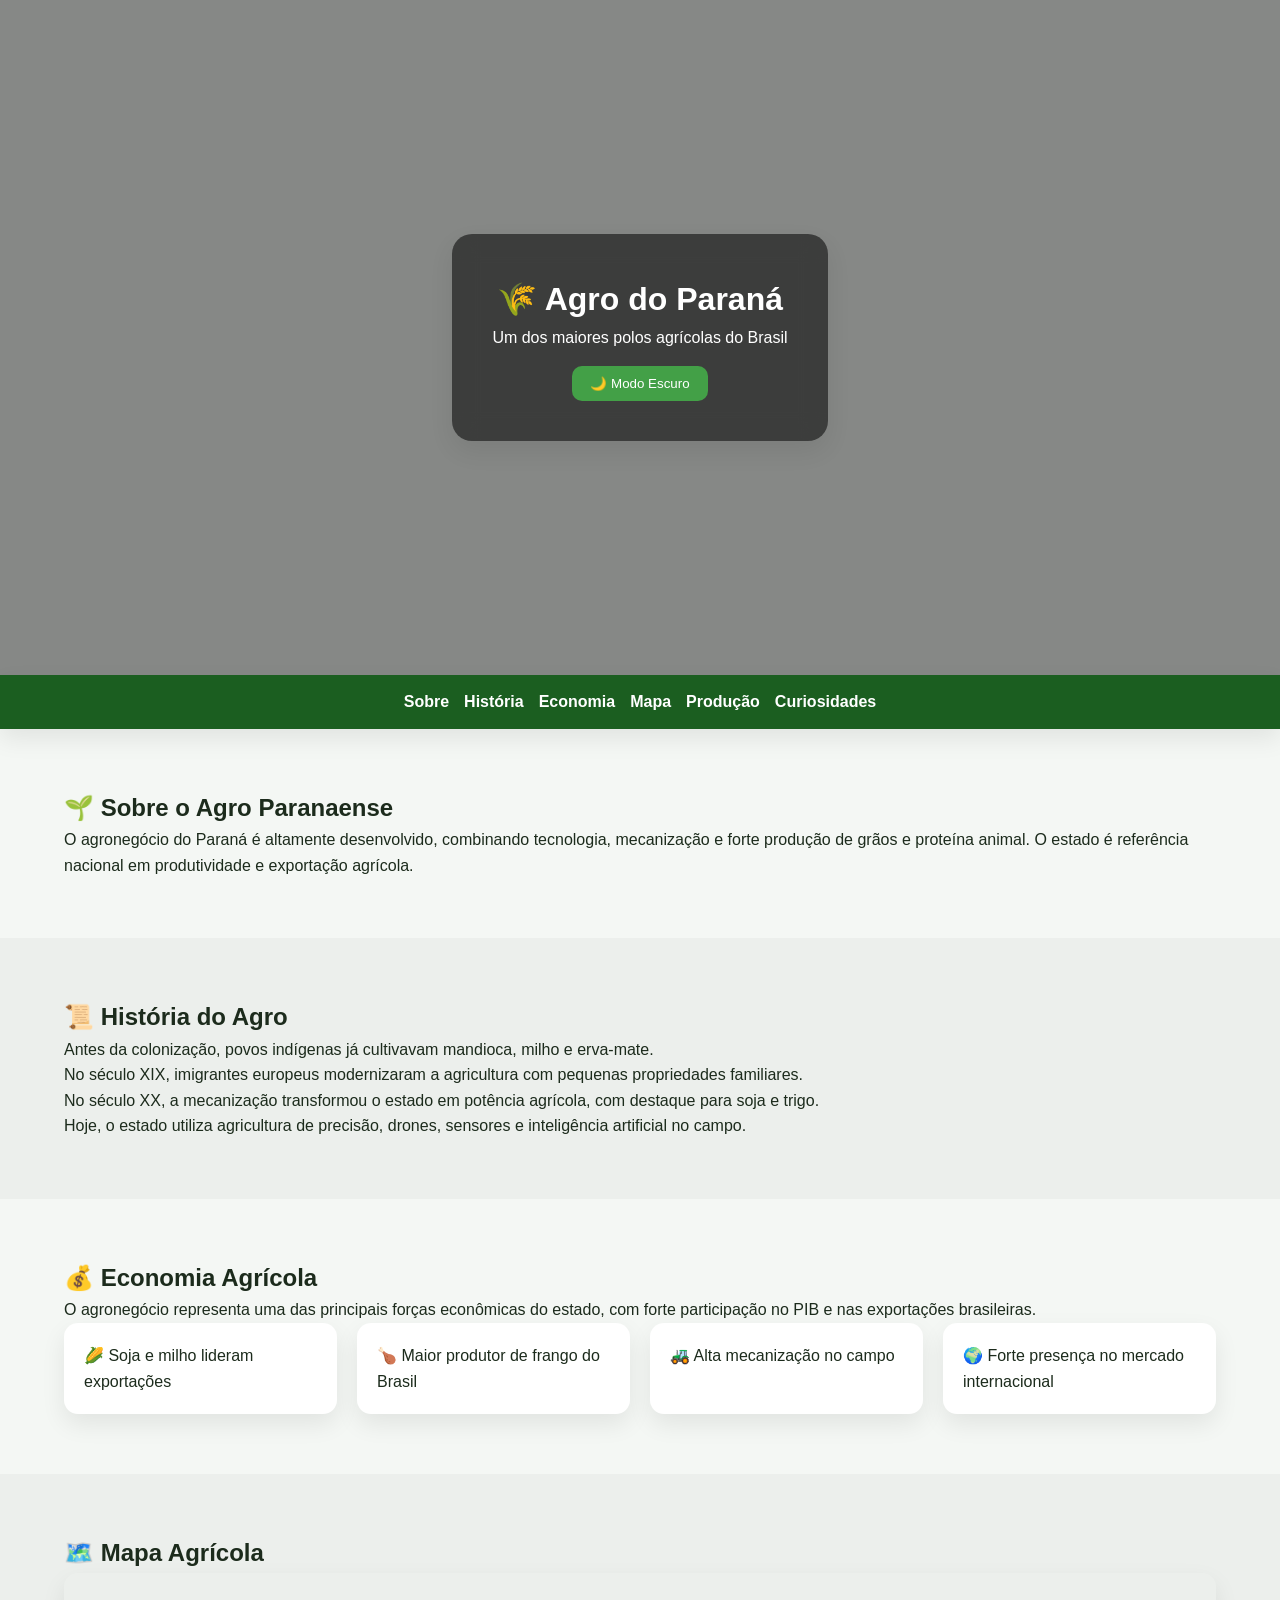
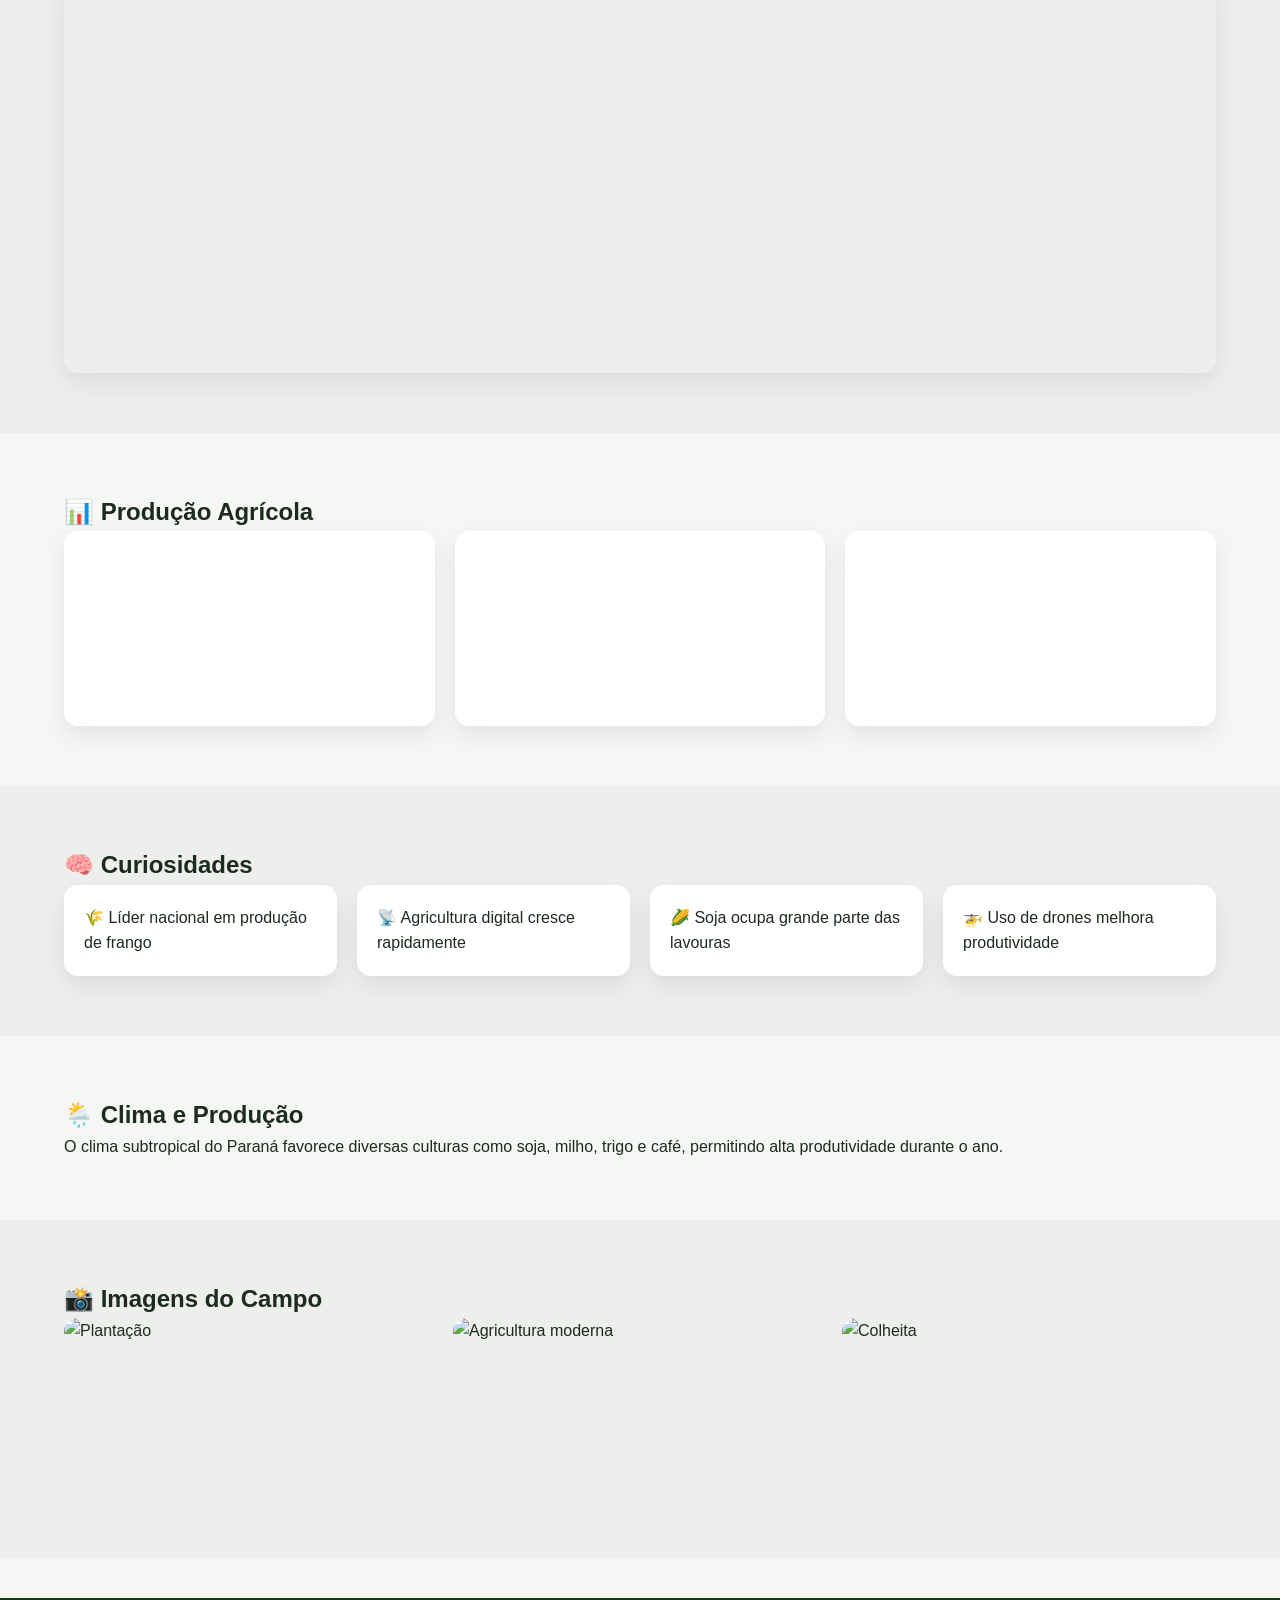
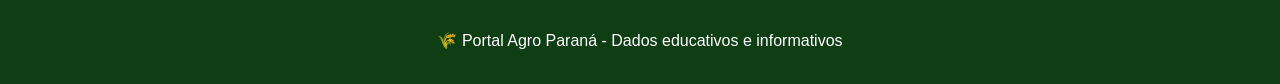
==== commit 5b48e301: "dss" ====
--- a/index.html
+++ b/index.html
@@ -119,7 +119,6 @@
     <img loading="lazy" src="https://images.unsplash.com/photo-1500382017468-9049fed747ef" alt="Plantação">
     <img loading="lazy" src="https://images.unsplash.com/photo-1464226184884-fa280b87c399" alt="Agricultura moderna">
     <img loading="lazy" src="https://images.unsplash.com/photo-1500595046743-cd271d694d30" alt="Colheita">
-    <img loading="lazy" src="https://images.unsplash.com/photo-1592982537447-6f2a2b2a4a2a" alt="Campo agrícola">
   </div>
 </section>
 
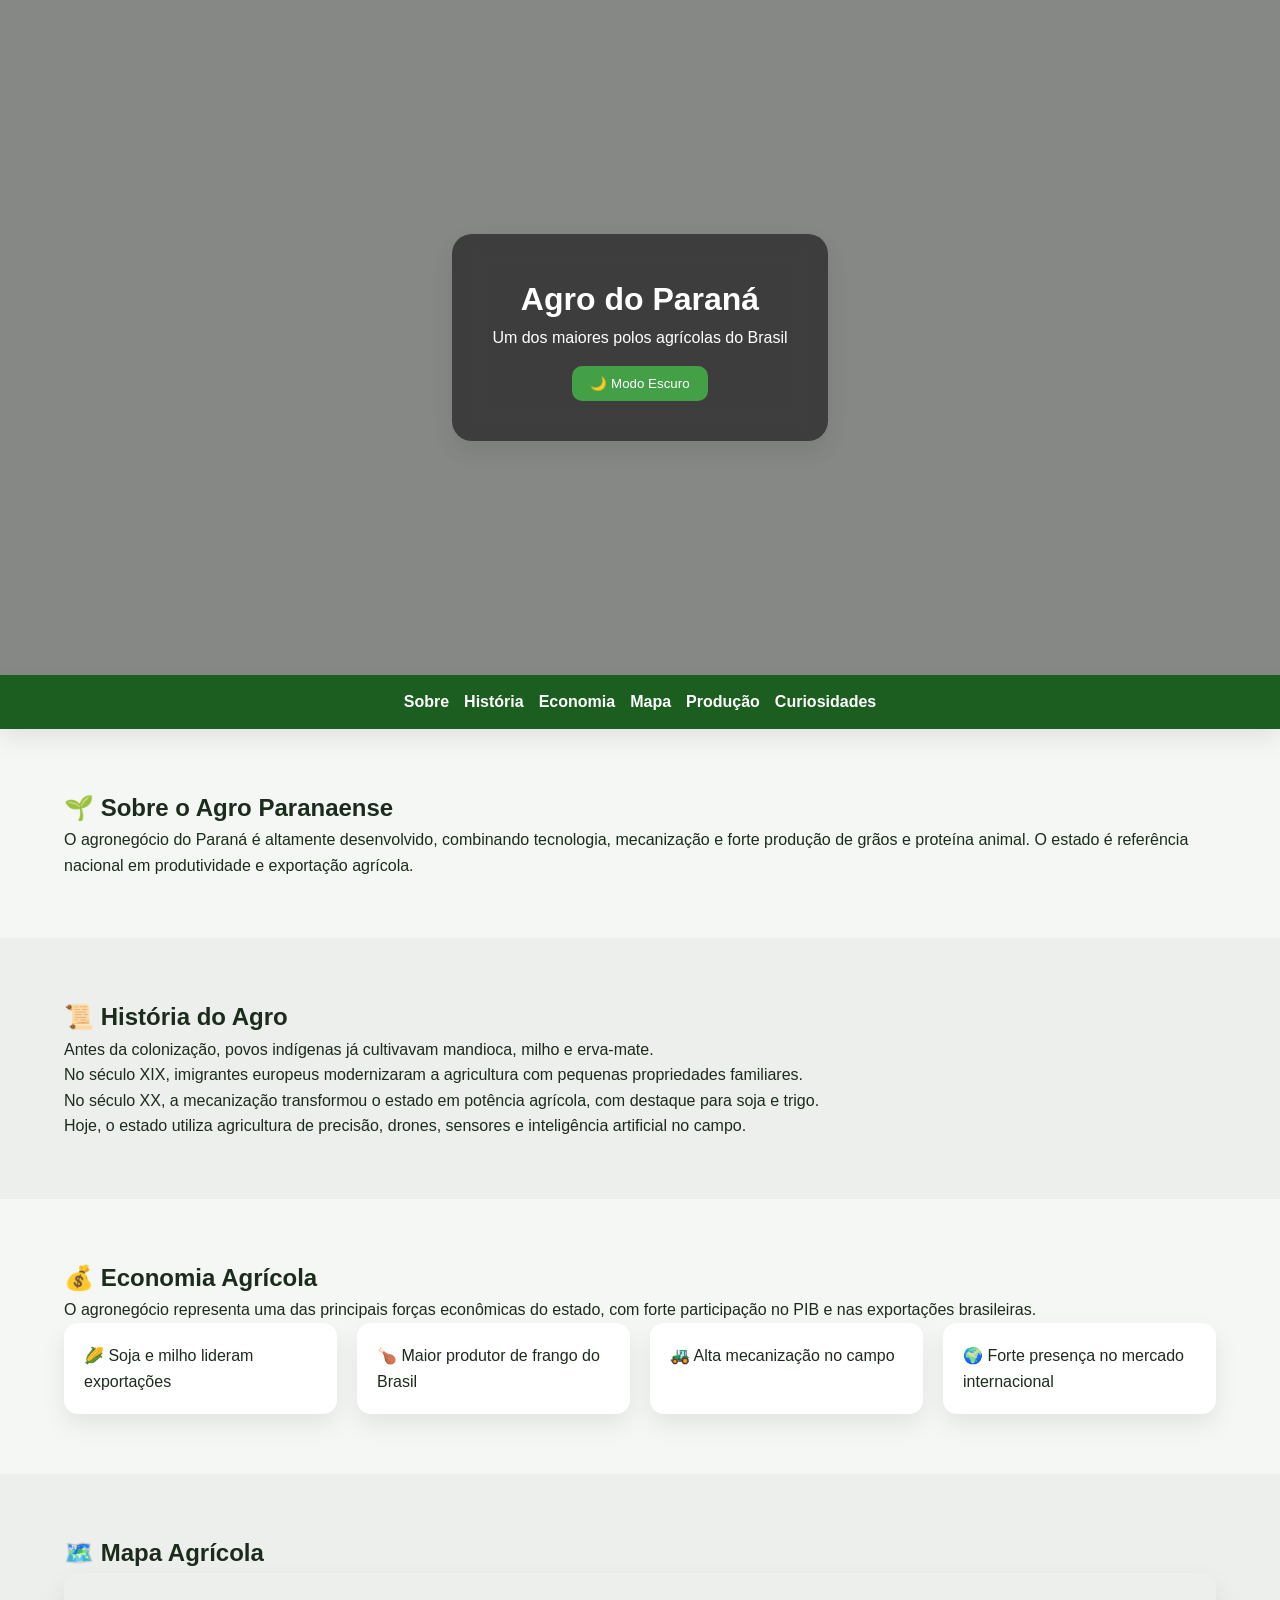
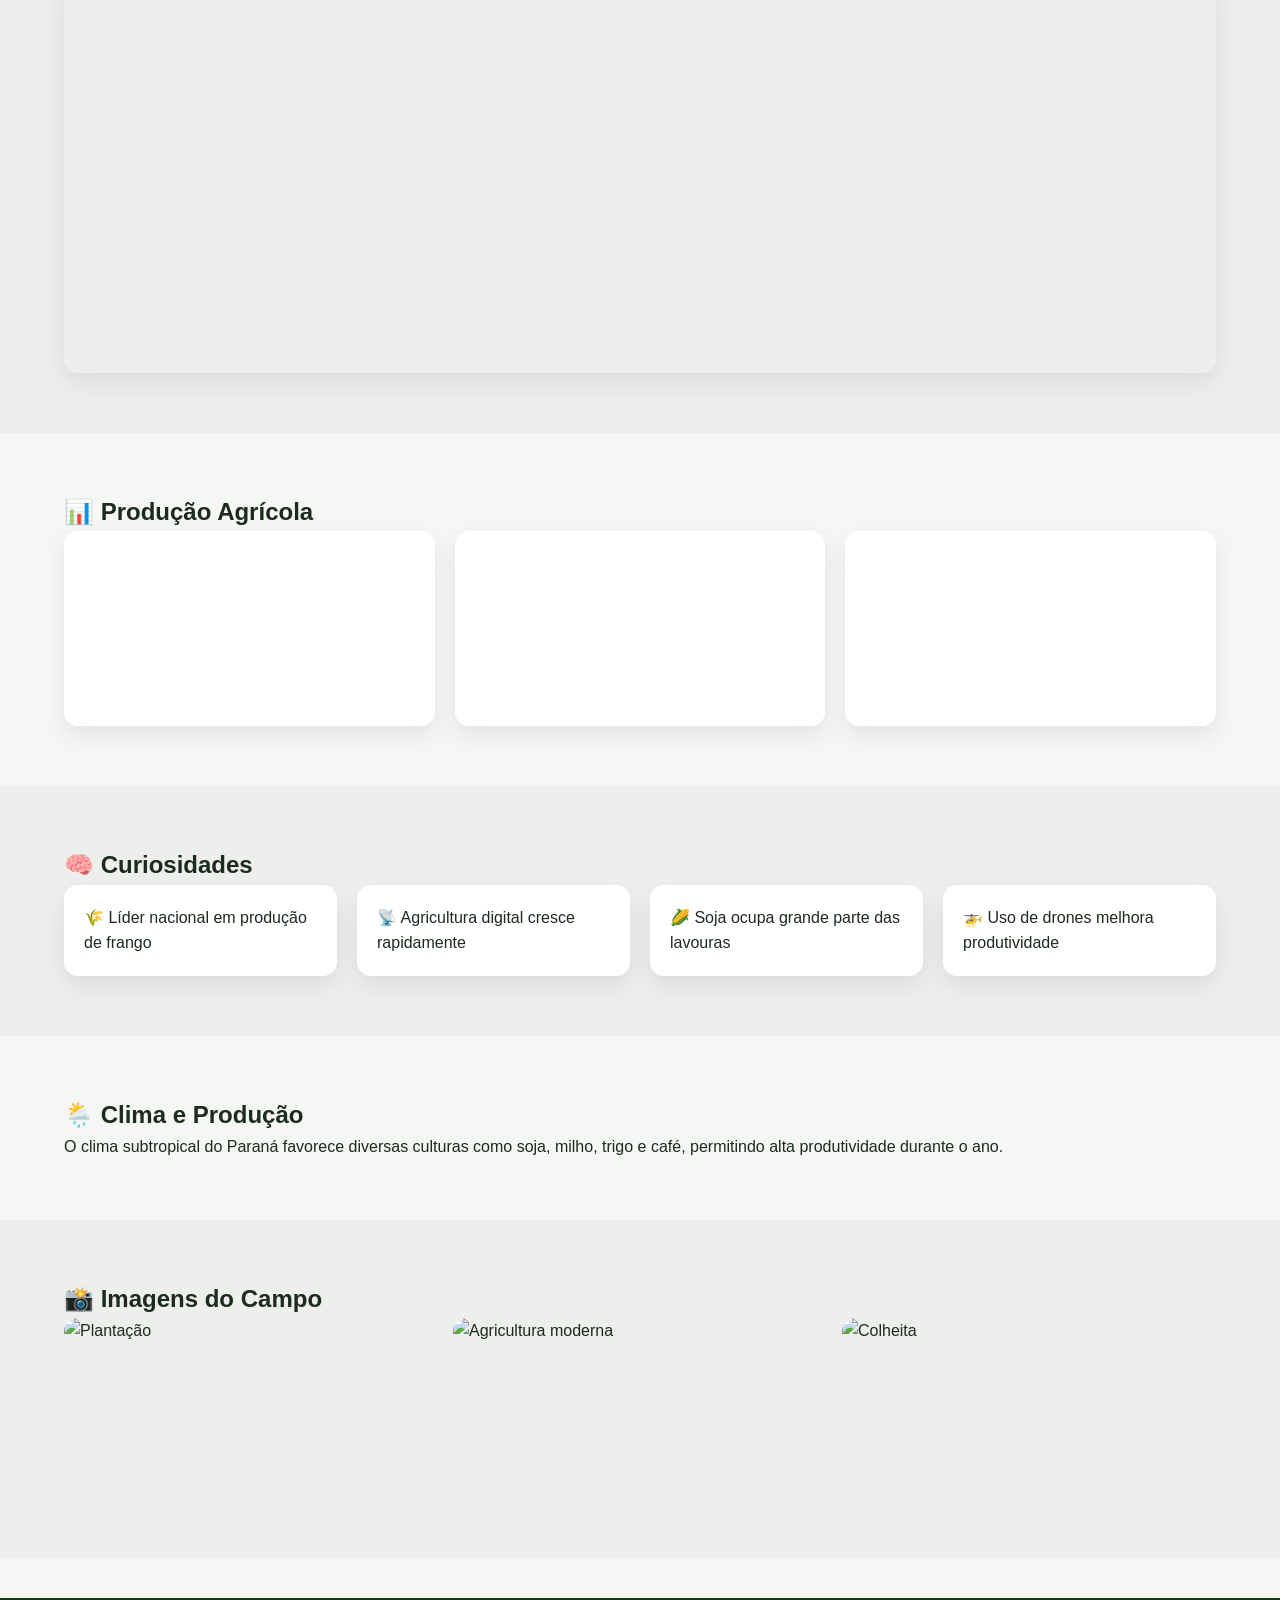
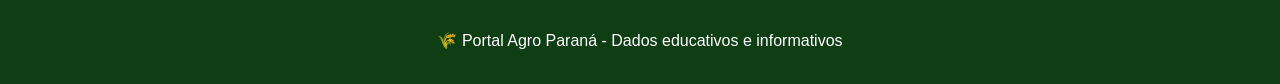
==== commit e61d8845: "fds" ====
--- a/index.html
+++ b/index.html
@@ -24,7 +24,7 @@
 
 <header class="hero">
   <div class="glass">
-    <h1>🌾 Agro do Paraná</h1>
+    <h1>Agro do Paraná</h1>
     <p>Um dos maiores polos agrícolas do Brasil</p>
     <button onclick="toggleMode()">🌙 Modo Escuro</button>
   </div>
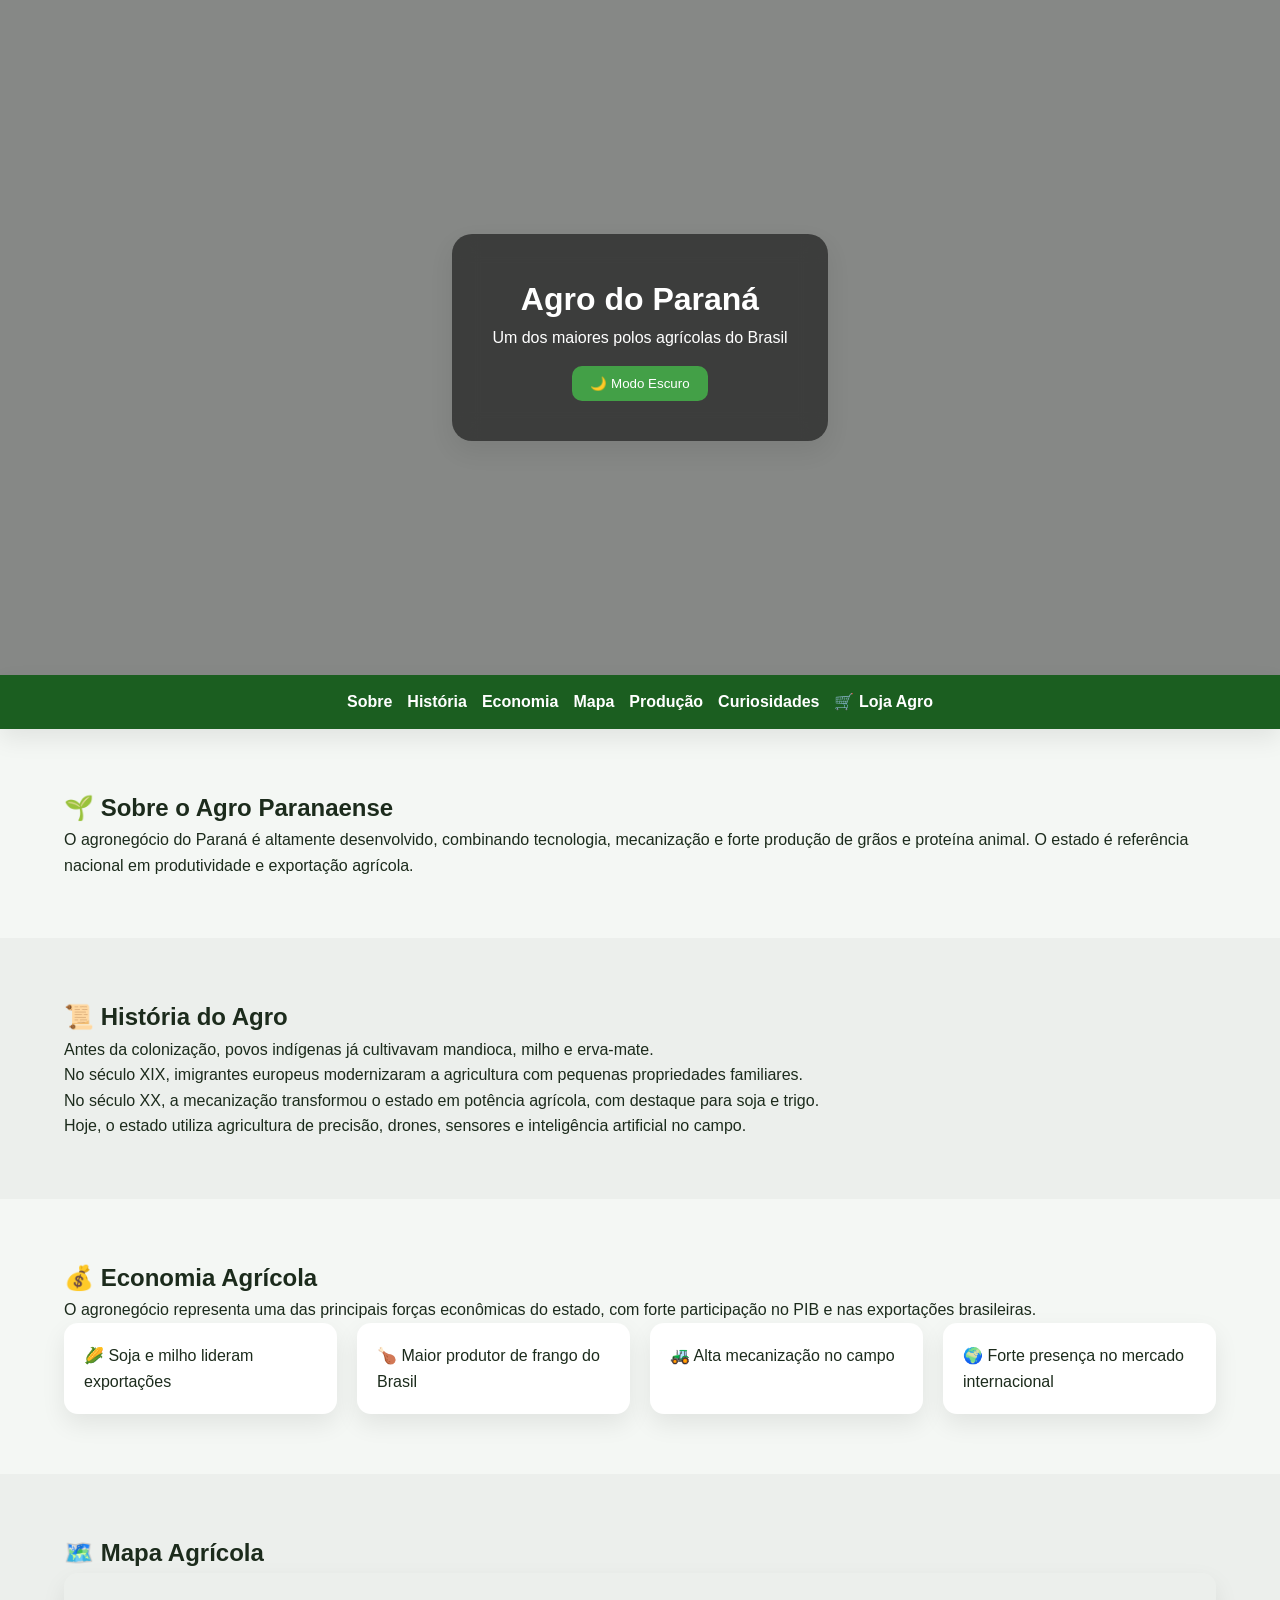
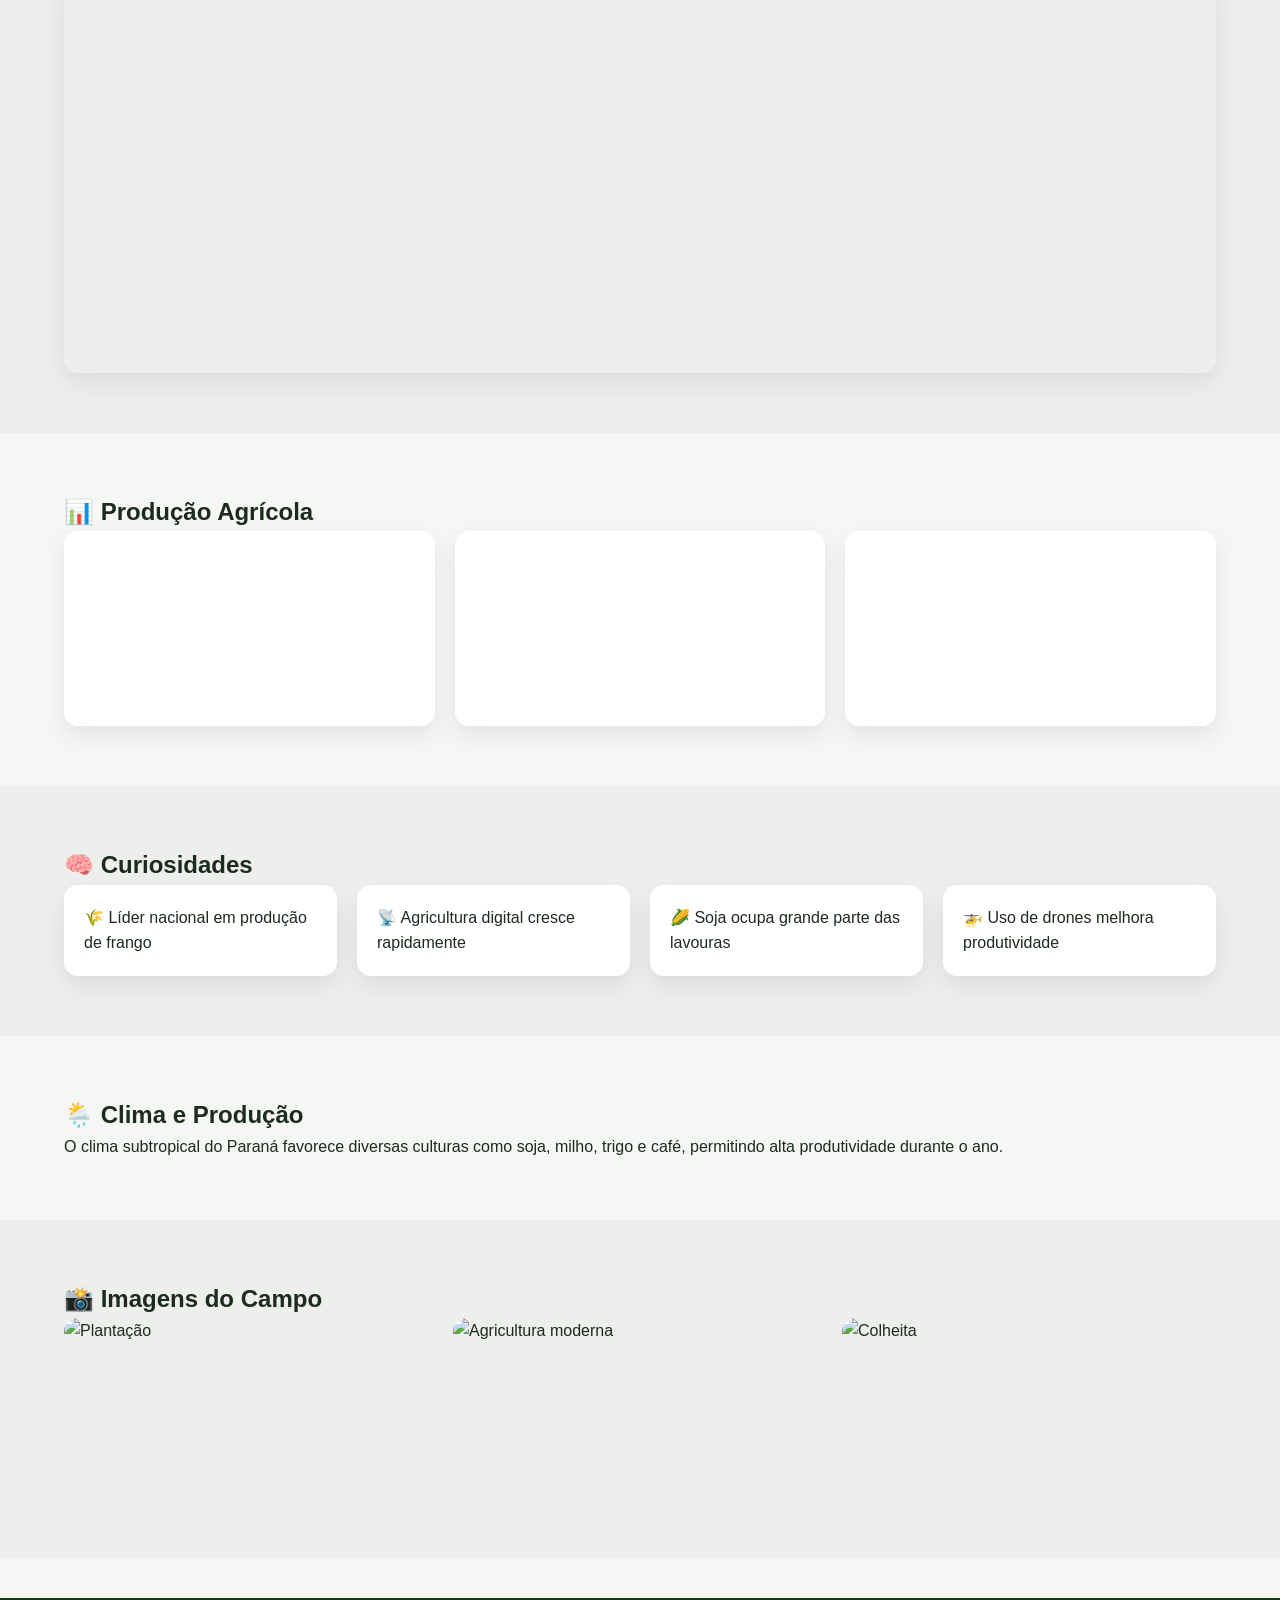
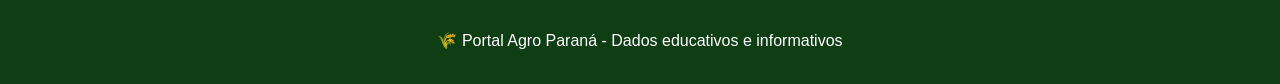
==== commit 17b88fbb: "frew" ====
--- a/index.html
+++ b/index.html
@@ -8,7 +8,6 @@
 <meta name="description" content="Portal completo sobre o agronegócio do Paraná: produção, tecnologia, história e dados agrícolas atualizados.">
 <meta name="author" content="Agro Paraná">
 
-<!-- Open Graph -->
 <meta property="og:title" content="Agro Paraná - Portal Inteligente">
 <meta property="og:description" content="Informações completas sobre o agronegócio do Paraná.">
 <meta property="og:type" content="website">
@@ -37,9 +36,9 @@
   <a href="#mapa">Mapa</a>
   <a href="#dashboard">Produção</a>
   <a href="#curiosidades">Curiosidades</a>
+<a href="compras.html">🛒 Loja Agro</a>
 </nav>
 
-<!-- SOBRE -->
 <section id="sobre" class="section">
   <h2>🌱 Sobre o Agro Paranaense</h2>
   <p>
@@ -48,7 +47,6 @@
   </p>
 </section>
 
-<!-- HISTÓRIA -->
 <section id="historia" class="section dark">
   <h2>📜 História do Agro</h2>
 
@@ -58,7 +56,6 @@
   <p>Hoje, o estado utiliza agricultura de precisão, drones, sensores e inteligência artificial no campo.</p>
 </section>
 
-<!-- ECONOMIA -->
 <section id="economia" class="section">
   <h2>💰 Economia Agrícola</h2>
   <p>
@@ -79,7 +76,7 @@
   <div id="map" style="height: 400px;"></div>
 </section>
 
-<!-- DASHBOARD -->
+
 <section id="dashboard" class="section">
   <h2>📊 Produção Agrícola</h2>
 
@@ -90,7 +87,7 @@
   </div>
 </section>
 
-<!-- CURIOSIDADES -->
+
 <section id="curiosidades" class="section dark">
   <h2>🧠 Curiosidades</h2>
 
@@ -102,7 +99,7 @@
   </div>
 </section>
 
-<!-- CLIMA -->
+
 <section class="section">
   <h2>🌦️ Clima e Produção</h2>
   <p>
@@ -111,7 +108,6 @@
   </p>
 </section>
 
-<!-- GALERIA -->
 <section class="section dark">
   <h2>📸 Imagens do Campo</h2>
 
